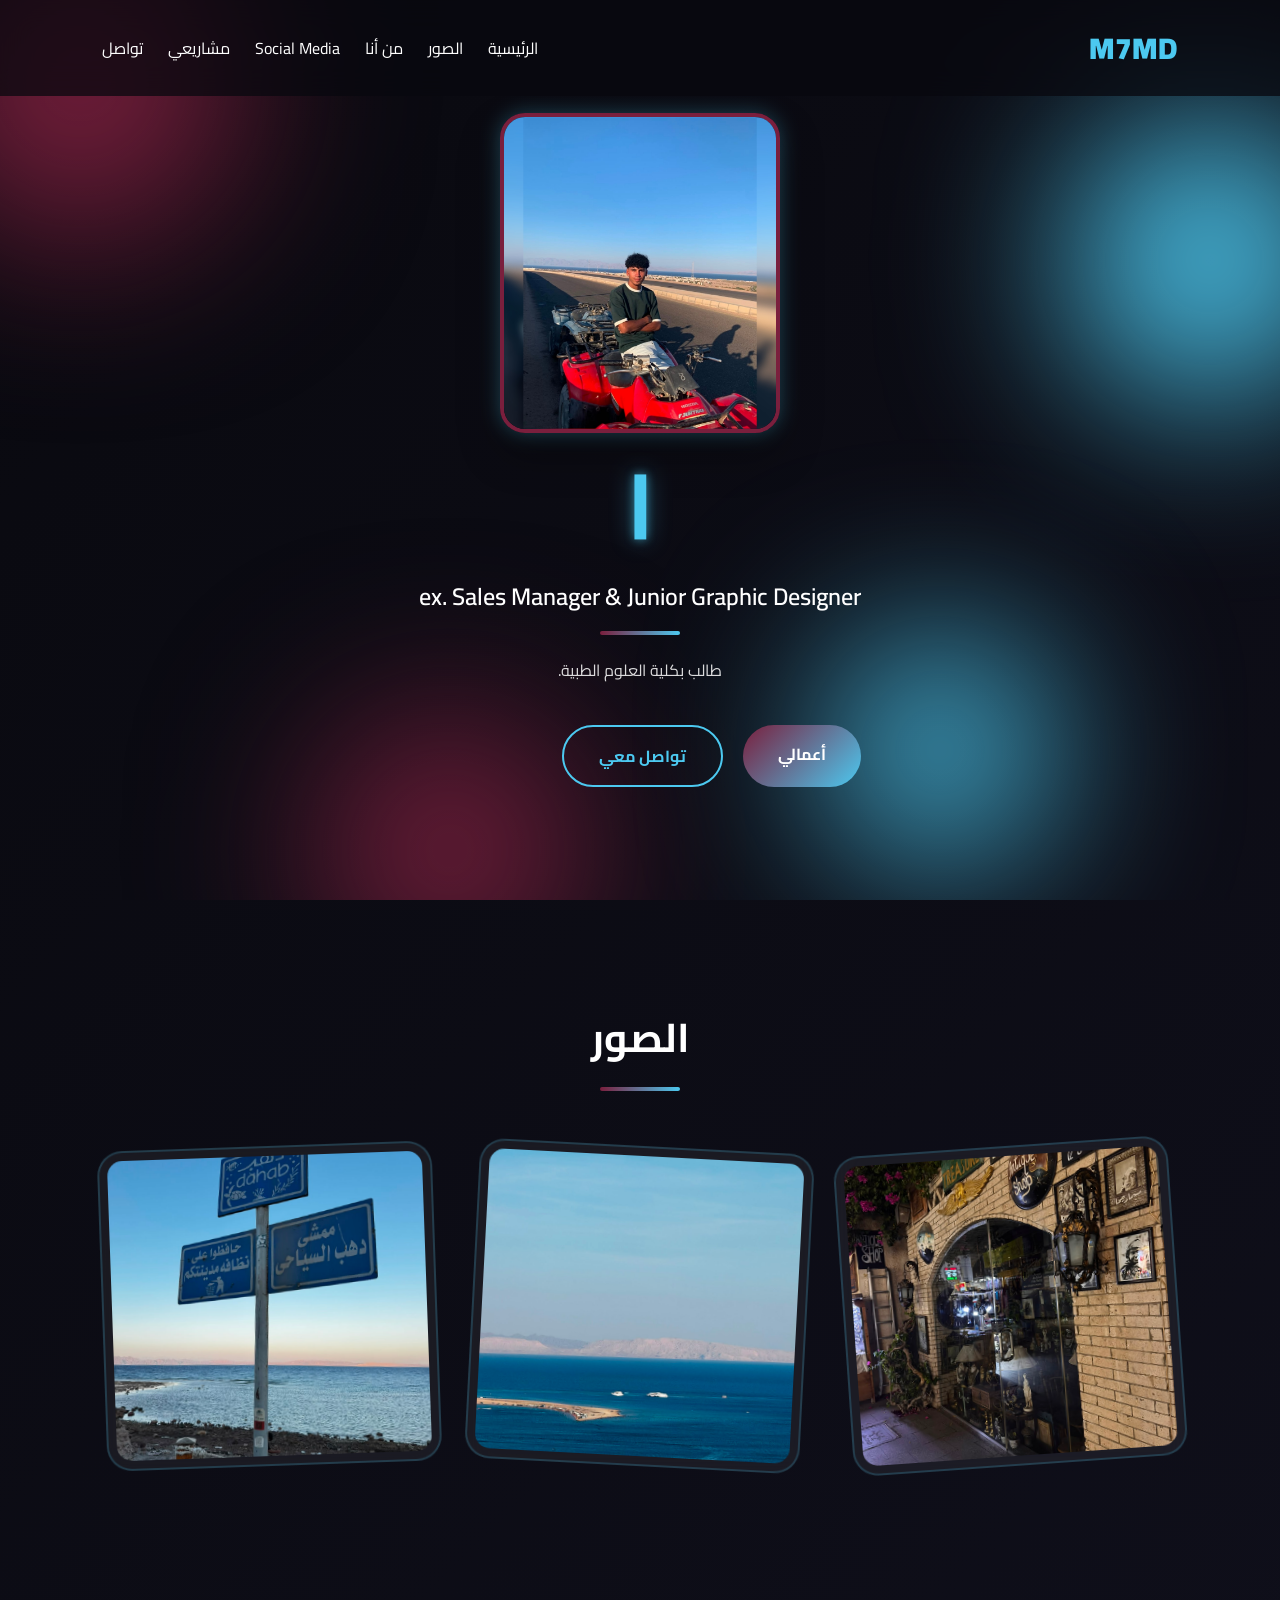
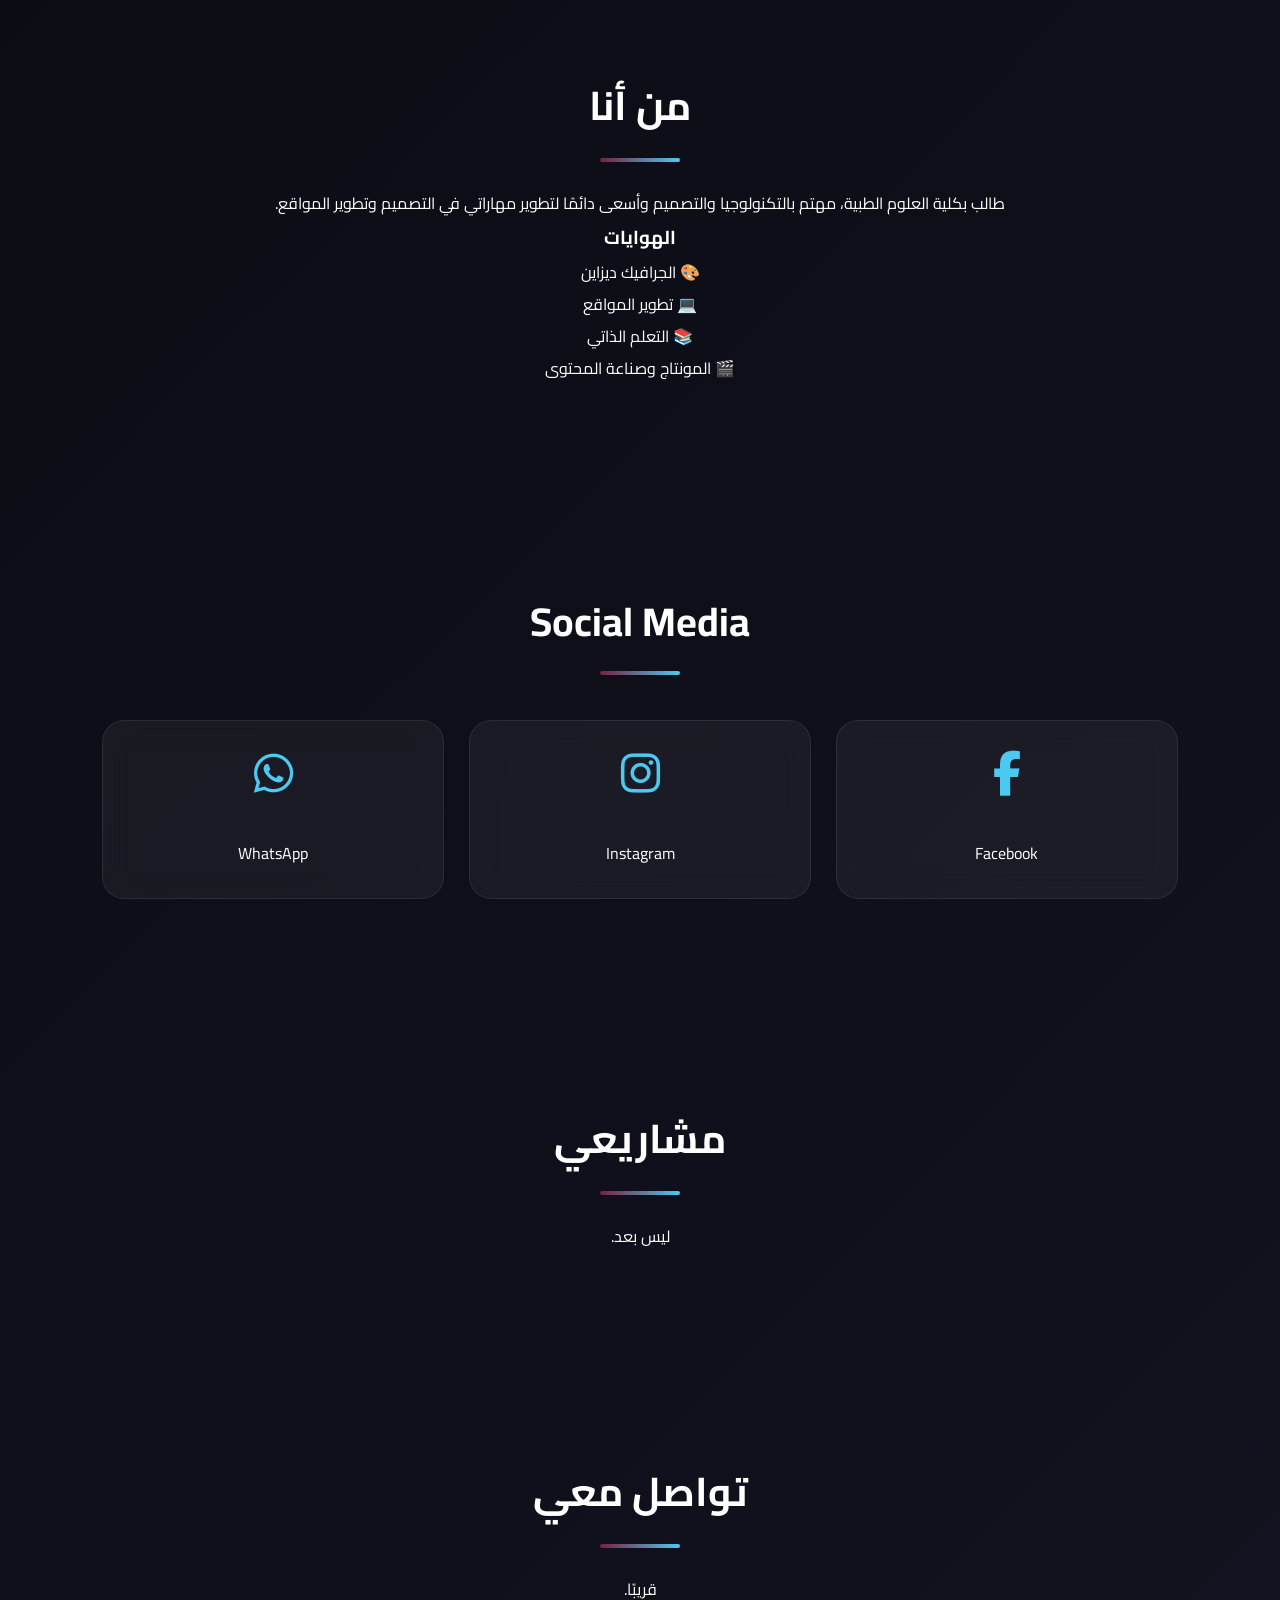
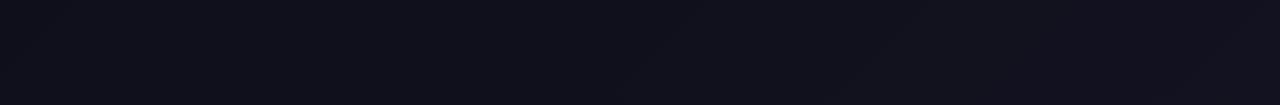
==== index.html @ 9d306df6 "Update index.html" ====
<!DOCTYPE html>
<html lang="ar" dir="rtl">

<head>

<meta charset="UTF-8">
<meta name="viewport" content="width=device-width, initial-scale=1.0">

<title>Mohamed Hassan | Portfolio</title>

<link rel="stylesheet" href="style.css">

<link rel="stylesheet" href="https://cdnjs.cloudflare.com/ajax/libs/font-awesome/6.7.2/css/all.min.css">

<link rel="preconnect" href="https://fonts.googleapis.com">
<link rel="preconnect" href="https://fonts.gstatic.com" crossorigin>

<link href="https://fonts.googleapis.com/css2?family=Cairo:wght@300;400;600;700;900&display=swap" rel="stylesheet">

</head>

<body>

<div class="background">
<span></span>
<span></span>
<span></span>
<span></span>
</div>

<header>

<nav>

<div class="menu-btn" onclick="toggleMenu()">☰</div>

<div class="logo">M7MD</div>

<ul id="menu">

<li><a href="#home">الرئيسية</a></li>

<li><a href="#gallery">الصور</a></li>
<li><a href="#about">من أنا</a></li>
<li><a href="#social">Social Media</a></li>
<li><a href="#projects">مشاريعي</a></li>
<li><a href="#contact">تواصل</a></li>

</ul>

</nav>

</header>

<section id="home" class="hero">

<div class="hero-container">

    <div class="hero-profile">

        <img class="profile-image"
             src="images/Picsart_26-07-31_17-35-29-535.jpg"
             alt="My Photo">

    </div>

    <div class="hero-content">

        <h1 id="typing"></h1>

        <h2>ex. Sales Manager & Junior Graphic Designer</h2>

        <p>
            طالب بكلية العلوم الطبية.
        </p>

        <div class="buttons">

            <a href="#projects">أعمالي</a>

            <a href="#contact">تواصل معي</a>

        </div>

    </div>

</div>

</section>

<!-- الصور أصبحت قبل من أنا -->

<section id="gallery">

<h2>الصور</h2>

<div class="gallery">

<img src="images/image1.jpg" onclick="openImage(this)" alt="Image 1">

<img src="images/image2.jpg" onclick="openImage(this)" alt="Image 2">

<img src="images/image3.jpg" onclick="openImage(this)" alt="Image 3">

</div>

</section>

<section id="about">

<h2>من أنا</h2>

<p>
طالب بكلية العلوم الطبية، مهتم بالتكنولوجيا والتصميم وأسعى دائمًا لتطوير مهاراتي في التصميم وتطوير المواقع.
</p>

<h3>الهوايات</h3>

<p>
🎨 الجرافيك ديزاين<br>
💻 تطوير المواقع<br>
📚 التعلم الذاتي<br>
🎬 المونتاج وصناعة المحتوى
</p>

</section>

<section id="social">

<h2>Social Media</h2>

<div class="cards">

<a class="card" href="https://www.facebook.com/share/1Ep59hyFcZ/" target="_blank">
<i class="fab fa-facebook-f"></i>
<br>
Facebook
</a>

<a class="card" href="https://www.instagram.com/mo.hasan_6?igsh=b3luZTc3MmtlazJm" target="_blank">
<i class="fab fa-instagram"></i>
<br>
Instagram
</a>

<a class="card" href="https://wa.me/201554093227" target="_blank">
<i class="fab fa-whatsapp"></i>
<br>
WhatsApp
</a>

</div>

</section>

<section id="projects">

<h2>مشاريعي</h2>

<p>
ليس بعد.
</p>

</section>

<div class="image-viewer" onclick="closeImage()">
<img id="bigImage" alt="Preview">
</div>

<section id="contact">

<h2>تواصل معي</h2>

<p>
قريبًا.
</p>

</section>

<script src="script.js"></script>

</body>
</html>
---- style.css ----
@import url('https://fonts.googleapis.com/css2?family=Cairo:wght@300;400;600;700;900&display=swap');

:root{
--bg:#09090f;
--card:#11111b;
--primary:#7A1F3D;
--secondary:#4CC9F0;
--text:#ffffff;
--name:#58d7ff;
}

*{
margin:0;
padding:0;
box-sizing:border-box;
font-family:'Cairo',sans-serif;
scroll-behavior:smooth;
}

body{
background:linear-gradient(135deg,#09090f,#121220);
color:var(--text);
overflow-x:hidden;
}

/* Navbar */

nav{
position:fixed;
top:0;
width:100%;
display:flex;
justify-content:space-between;
align-items:center;
padding:20px 8%;
background:rgba(9,9,15,.75);
backdrop-filter:blur(15px);
z-index:999;
transition:.4s;
}

.logo{
font-size:30px;
font-weight:900;
color:var(--secondary);
}

nav ul{
display:flex;
gap:25px;
list-style:none;
}

nav a{
color:#fff;
text-decoration:none;
transition:.3s;
}

nav a:hover{
color:var(--secondary);
}

.menu-btn{
display:none;
font-size:30px;
cursor:pointer;
}

/* ================= Hero ================= */

.hero{
height:100vh;
display:flex;
flex-direction:column;
justify-content:center;
align-items:center;
text-align:center;
padding:20px;
position:relative;
}

.hero-profile{
display:flex;
flex-direction:column;
align-items:center;
justify-content:center;
gap:25px;
transition:all .8s ease;
}

.hero-text{
transition:.8s;
}

.profile-image{
width:280px;
height:320px;
object-fit:cover;
border-radius:25px;
border:4px solid var(--primary);
box-shadow:
0 0 20px rgba(76,201,240,.3),
0 20px 40px rgba(0,0,0,.35);
animation:
fadeInImage 1.2s ease,
floating 4s ease-in-out infinite;
transition:.5s;
}

.profile-image:hover{
transform:scale(1.08) rotate(-2deg);
box-shadow:
0 0 30px #4CC9F0,
0 0 60px rgba(76,201,240,.4);
}

@keyframes floating{

0%,100%{
transform:translateY(0);
}

50%{
transform:translateY(-12px);
}

}

@keyframes fadeInImage{

from{
opacity:0;
transform:translateY(40px);
}

to{
opacity:1;
transform:translateY(0);
}

}

/* لون الاسم فقط */

.hero h1,
#typing{
font-size:70px;
font-weight:900;
color:var(--name);
text-shadow:
0 0 10px rgba(76,201,240,.6),
0 0 25px rgba(76,201,240,.4);
min-height:90px;
}

#typing::after{
content:"|";
color:var(--secondary);
animation:blink .8s infinite;
}

@keyframes blink{
50%{
opacity:0;
}
}

.hero h2{
font-size:24px;
margin-top:10px;
margin-bottom:20px;
font-weight:600;
}

.hero p{
max-width:650px;
line-height:1.9;
opacity:.85;
}

.buttons{
display:flex;
gap:20px;
margin-top:40px;
}

.buttons a{
padding:14px 35px;
border-radius:50px;
text-decoration:none;
font-weight:700;
transition:.35s;
}

.buttons a:first-child{
background:linear-gradient(135deg,var(--primary),var(--secondary));
color:#fff;
}

.buttons a:last-child{
border:2px solid var(--secondary);
color:var(--secondary);
}

.buttons a:hover{
transform:translateY(-6px);
}

/* عند النزول بالسكرول */

.hero.scrolled{
align-items:flex-end;
padding-right:8%;
}

.hero.scrolled .hero-profile{
flex-direction:row-reverse;
gap:30px;
}

.hero.scrolled .profile-image{
width:140px;
height:160px;
border-radius:20px;
}

.hero.scrolled #typing{
font-size:38px;
text-align:right;
}

/* ================= Sections ================= */

section{
padding:100px 8%;
position:relative;
}

section h2{
font-size:40px;
margin-bottom:25px;
text-align:center;
position:relative;
}

section h2::after{
content:"";
display:block;
width:80px;
height:4px;
margin:12px auto 0;
border-radius:20px;
background:linear-gradient(90deg,var(--primary),var(--secondary));
}

/* About / Projects / Contact */

#about,
#projects,
#contact{
max-width:1000px;
margin:auto;
text-align:center;
line-height:2;
}

/* ================= Cards ================= */

.cards{
display:grid;
grid-template-columns:repeat(auto-fit,minmax(220px,1fr));
gap:25px;
margin-top:45px;
}

.cards .card{
display:flex;
flex-direction:column;
justify-content:center;
align-items:center;
gap:12px;
text-decoration:none;
color:#fff;

background:rgba(255,255,255,.05);
backdrop-filter:blur(15px);
border:1px solid rgba(255,255,255,.08);

padding:30px;
border-radius:22px;

transition:.45s;
overflow:hidden;
position:relative;
}

.cards .card::before{
content:"";
position:absolute;
inset:0;
background:linear-gradient(135deg,
transparent,
rgba(76,201,240,.12),
transparent);
transform:translateX(-100%);
transition:.6s;
}

.cards .card:hover::before{
transform:translateX(100%);
}

.cards .card:hover{
transform:translateY(-12px) scale(1.04);
border-color:var(--secondary);
box-shadow:
0 0 25px rgba(76,201,240,.25);
}

.cards .card i{
font-size:45px;
color:var(--secondary);
transition:.4s;
}

.cards .card:hover i{
transform:scale(1.2) rotate(8deg);
color:#fff;
}

/* ================= Gallery ================= */

.gallery{
display:grid;
grid-template-columns:repeat(auto-fit,minmax(260px,1fr));
gap:35px;
margin-top:55px;
perspective:1200px;
}

.gallery img{
width:100%;
height:320px;
object-fit:cover;

padding:8px;

background:rgba(255,255,255,.05);
backdrop-filter:blur(15px);

border-radius:25px;
border:2px solid rgba(76,201,240,.2);

cursor:pointer;

transition:
transform .6s,
box-shadow .6s,
border-color .6s;

animation:
galleryFloat 5s ease-in-out infinite;
}

.gallery img:nth-child(1){
animation-delay:0s;
transform:rotate(-4deg);
}

.gallery img:nth-child(2){
animation-delay:.8s;
transform:rotate(3deg);
}

.gallery img:nth-child(3){
animation-delay:1.6s;
transform:rotate(-2deg);
}

.gallery img:hover{
transform:
translateY(-15px)
scale(1.08)
rotate(0deg);

border-color:#4CC9F0;

box-shadow:
0 0 30px rgba(76,201,240,.7),
0 0 60px rgba(76,201,240,.35),
0 25px 40px rgba(0,0,0,.45);
}

@keyframes galleryFloat{

0%,100%{
transform:translateY(0);
}

25%{
transform:translateY(-10px);
}

50%{
transform:translateY(6px);
}

75%{
transform:translateY(-6px);
}

}

/* ================= Image Viewer ================= */

.image-viewer{
position:fixed;
inset:0;

display:none;
justify-content:center;
align-items:center;

background:rgba(0,0,0,.94);
backdrop-filter:blur(12px);

z-index:9999;

animation:viewerFade .35s;
}

.image-viewer img{
max-width:90%;
max-height:90%;

border-radius:22px;

border:3px solid var(--secondary);

box-shadow:
0 0 30px var(--secondary),
0 0 70px rgba(76,201,240,.35);
}

@keyframes viewerFade{

from{
opacity:0;
}

to{
opacity:1;
}

                                             }

/* ================= Background ================= */

.background{
position:fixed;
inset:0;
overflow:hidden;
z-index:-1;
}

.background span{
position:absolute;
border-radius:50%;
filter:blur(90px);
animation:float 15s infinite alternate;
}

.background span:nth-child(1){
width:320px;
height:320px;
background:#7A1F3D;
top:-80px;
left:-80px;
}

.background span:nth-child(2){
width:280px;
height:280px;
background:#4CC9F0;
right:-70px;
top:120px;
}

.background span:nth-child(3){
width:260px;
height:260px;
background:#7A1F3D;
bottom:-80px;
left:25%;
}

.background span:nth-child(4){
width:220px;
height:220px;
background:#4CC9F0;
bottom:40px;
right:18%;
}

@keyframes float{

from{
transform:translate(0,0) scale(1);
}

to{
transform:translate(30px,-40px) scale(1.2);
}

}

/* ================= Mobile ================= */

@media(max-width:768px){

nav{
flex-direction:row;
}

.menu-btn{
display:block;
}

nav ul{
display:none;
flex-direction:column;
width:100%;
text-align:center;
gap:15px;
padding:20px 0;
}

nav ul.show{
display:flex;
}

.hero{
height:auto;
padding:130px 20px 70px;
}

.hero-profile{
flex-direction:column !important;
}

.profile-image{
width:220px;
height:250px;
}

.hero h1,
#typing{
font-size:38px;
min-height:55px;
}

.hero h2{
font-size:19px;
}

.buttons{
flex-direction:column;
width:100%;
}

.buttons a{
width:100%;
text-align:center;
}

section{
padding:70px 20px;
}

.cards,
.gallery{
grid-template-columns:1fr;
}

.gallery img{
height:250px;
transform:none !important;
}

/* عند السكرول في الهاتف */
.hero.scrolled{
align-items:center;
padding-right:20px;
}

.hero.scrolled .hero-profile{
flex-direction:column !important;
}

.hero.scrolled .profile-image{
width:130px;
height:145px;
}

.hero.scrolled #typing{
font-size:30px;
text-align:center;
}

  }
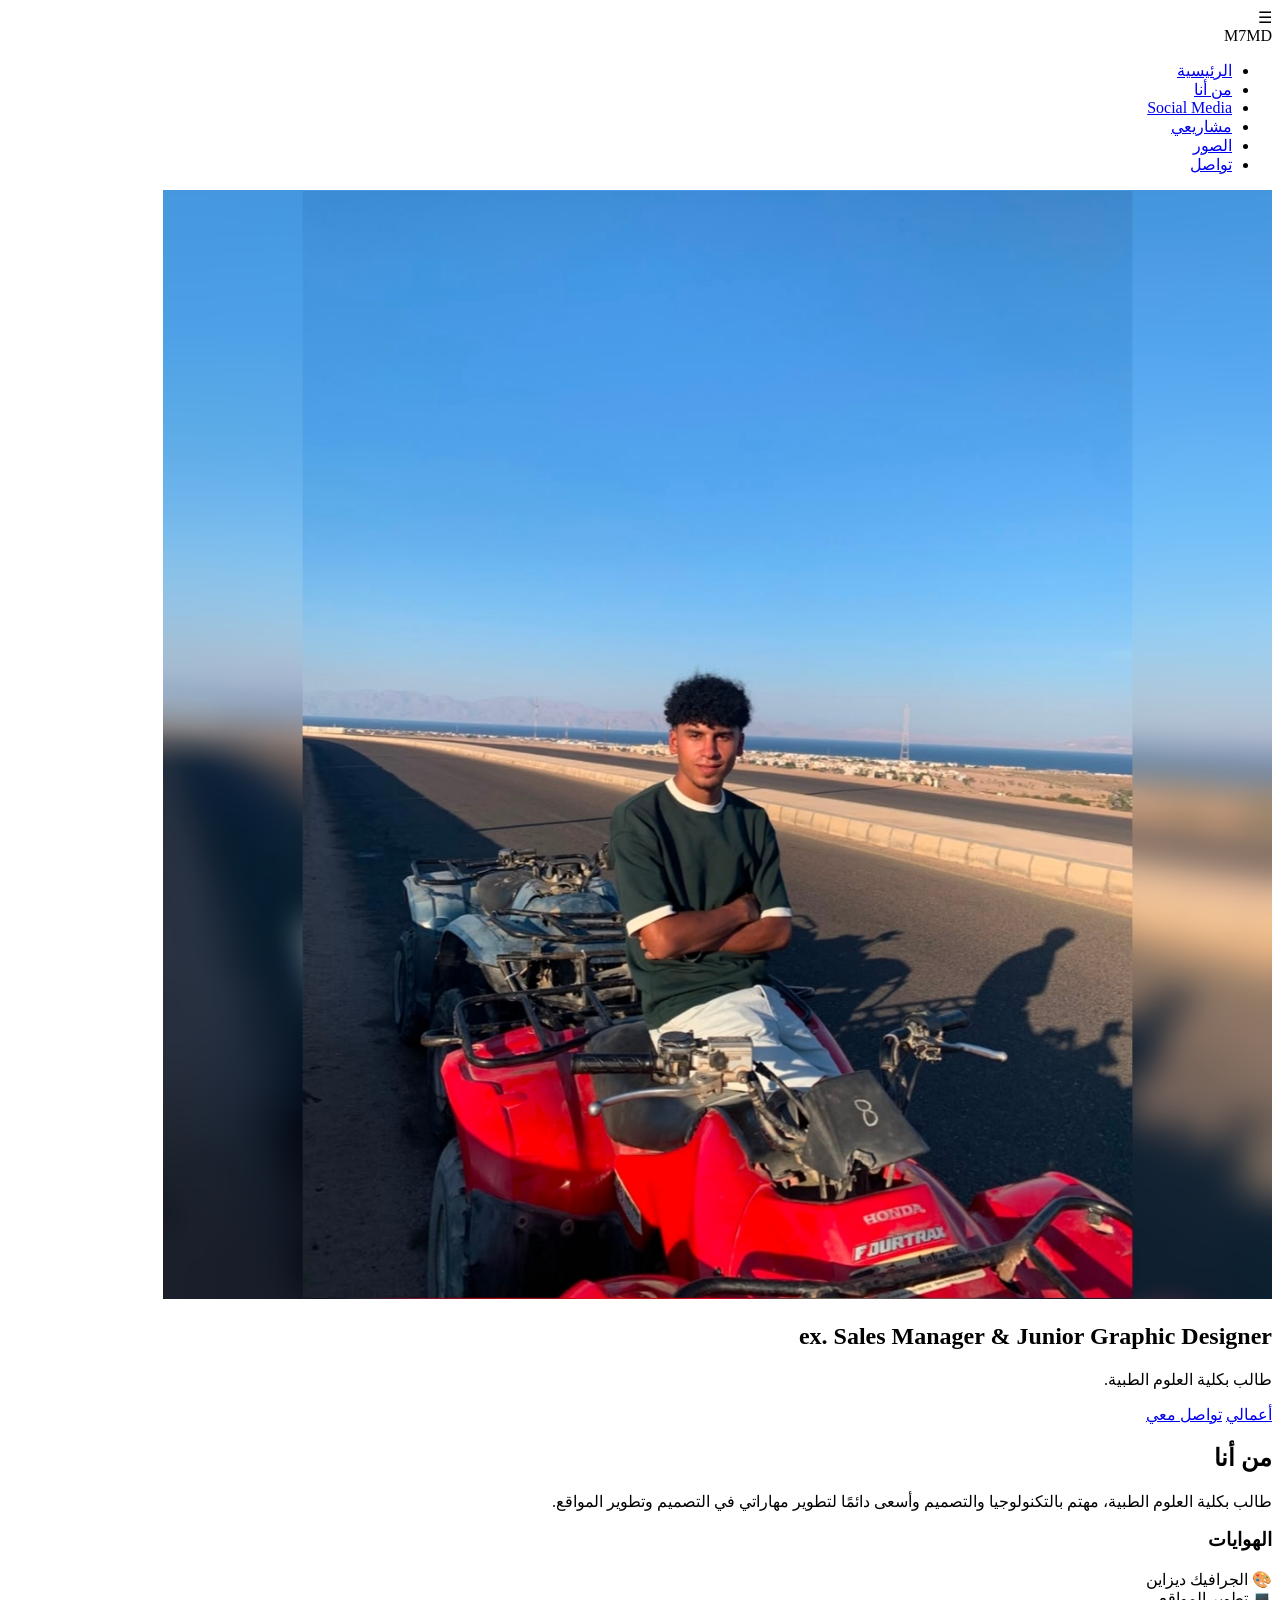
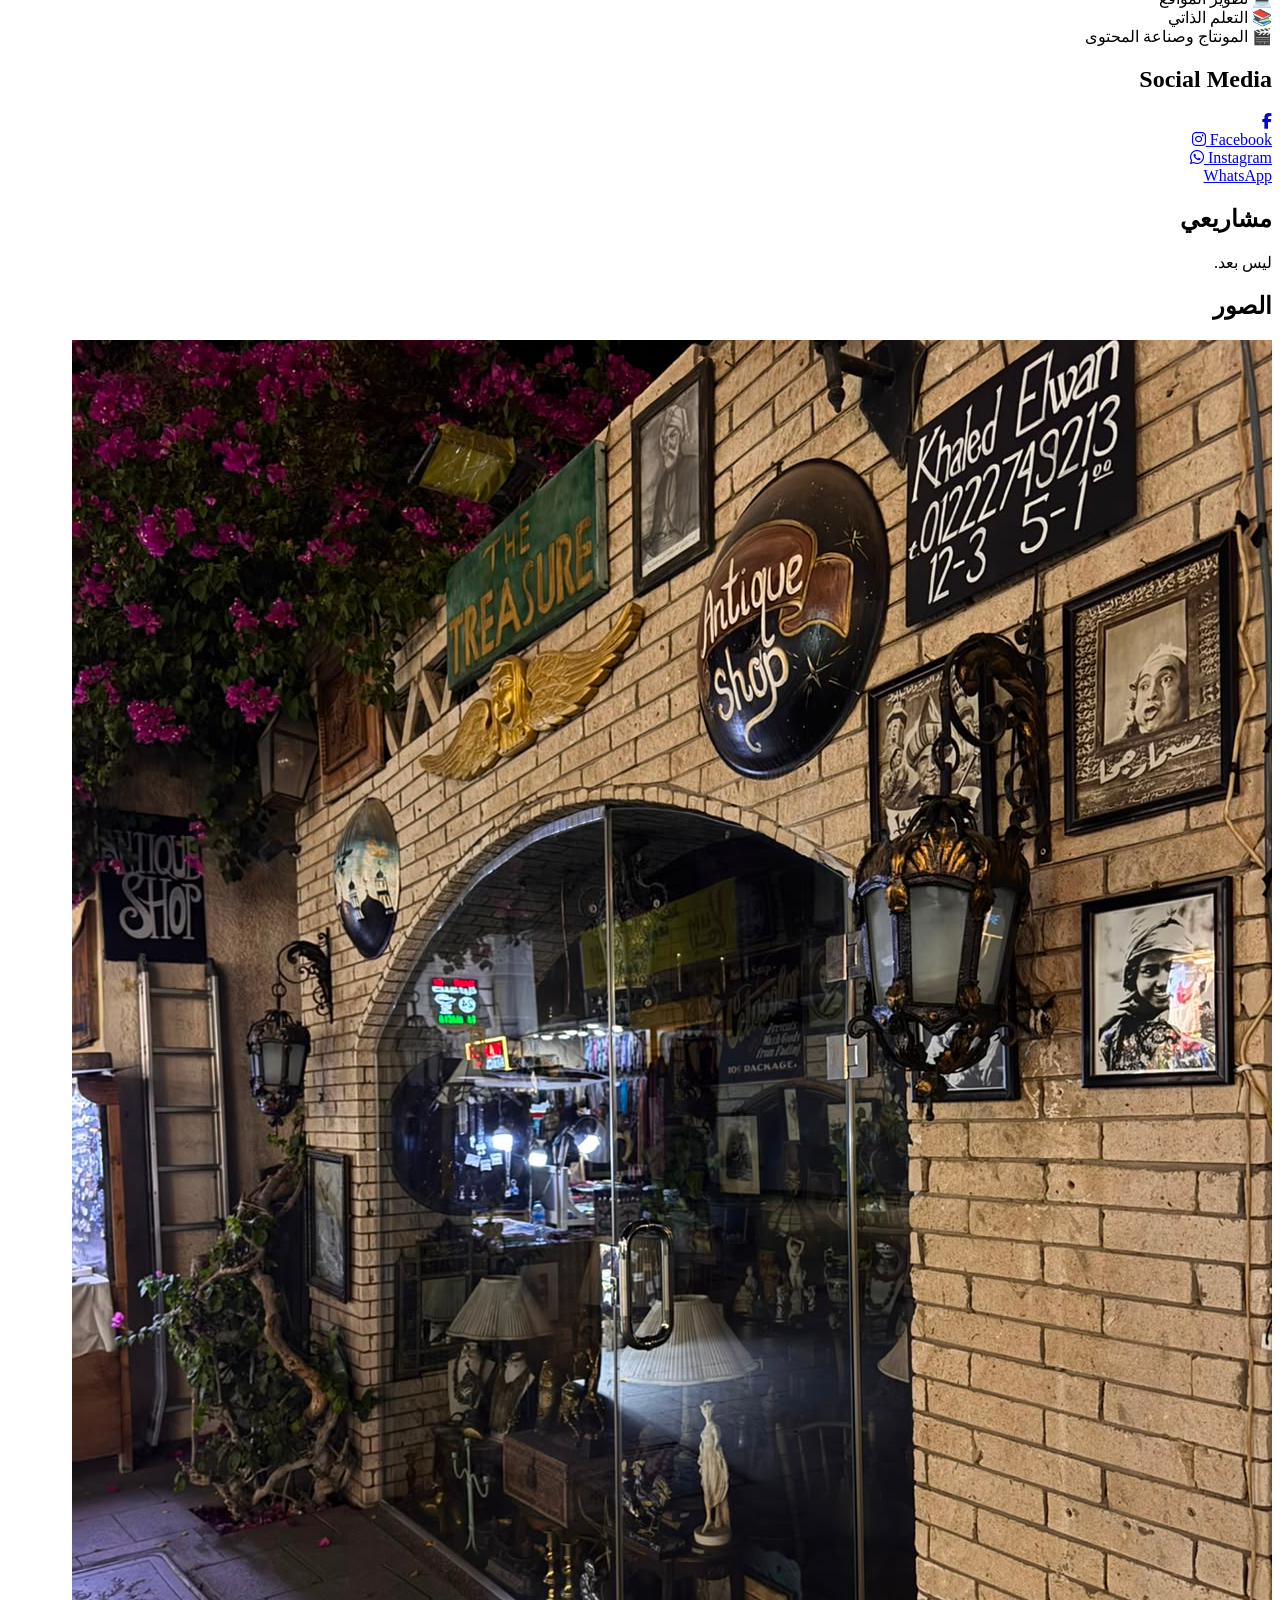
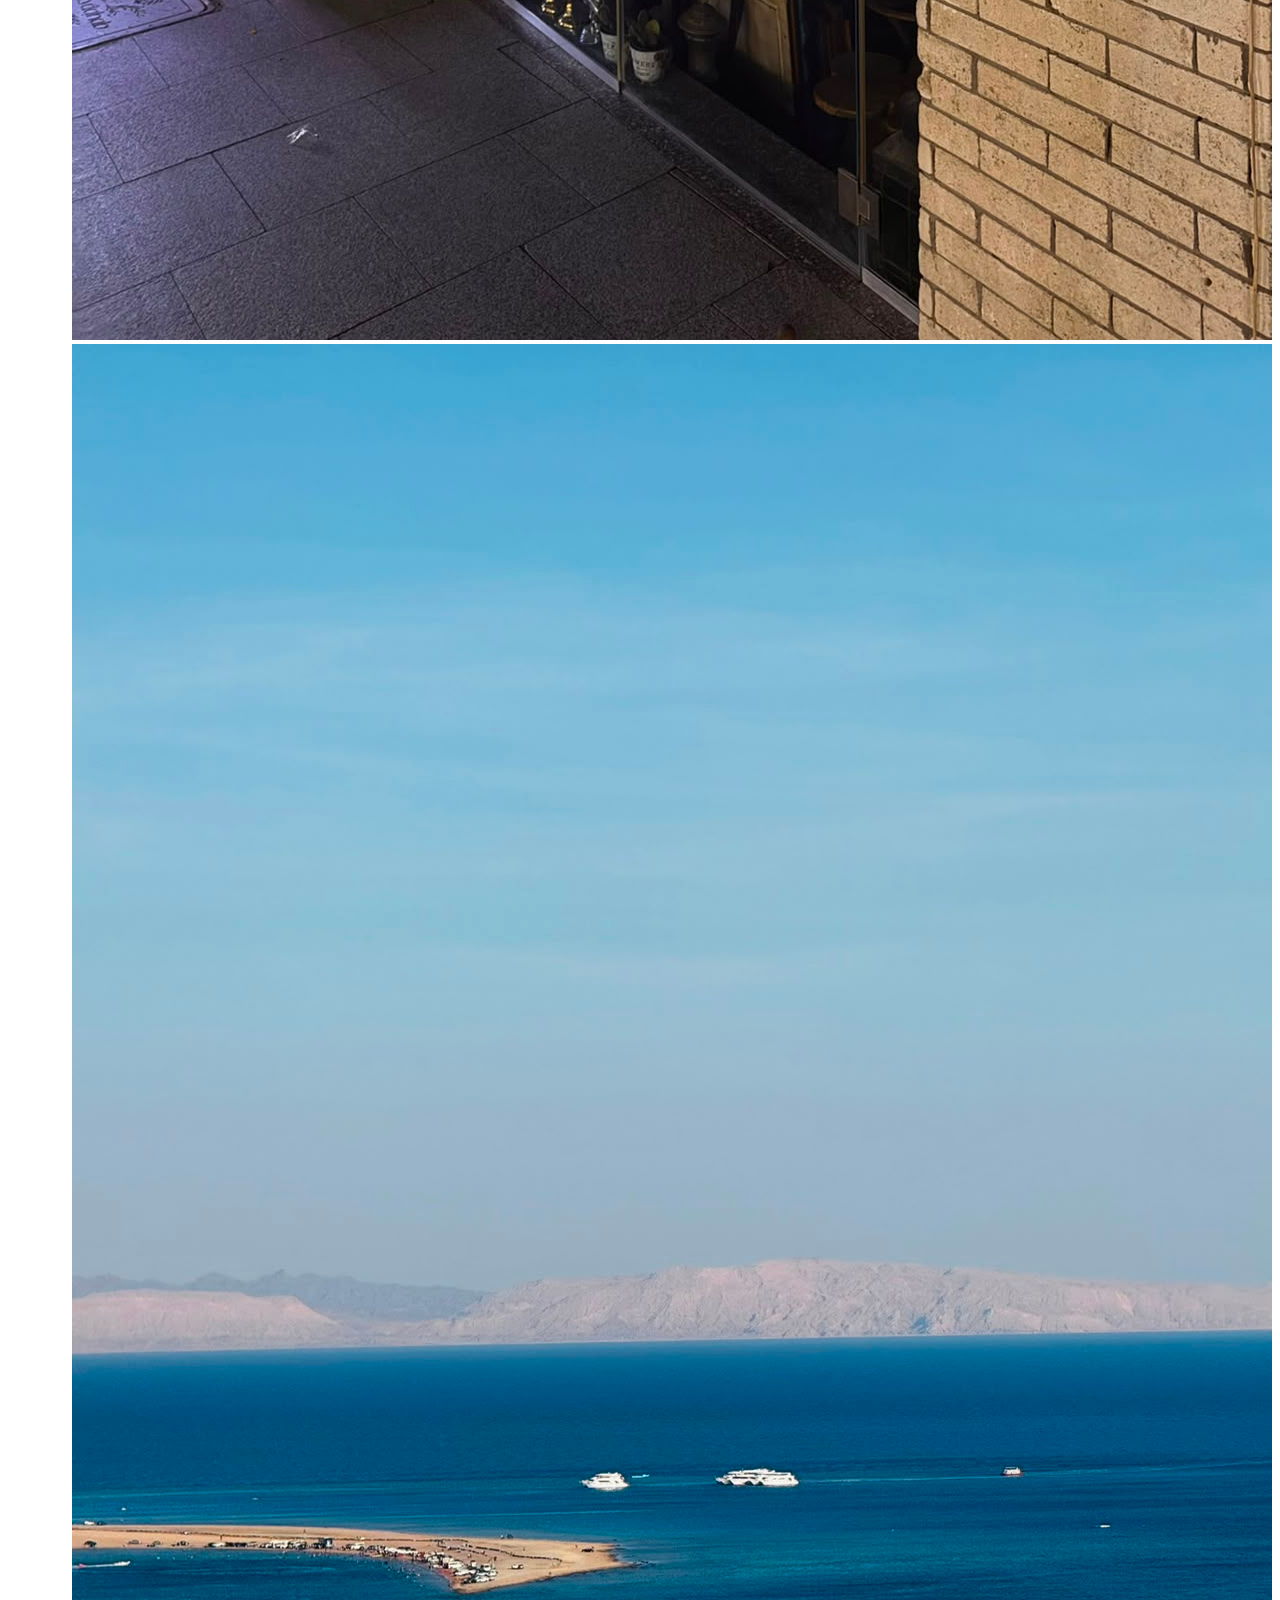
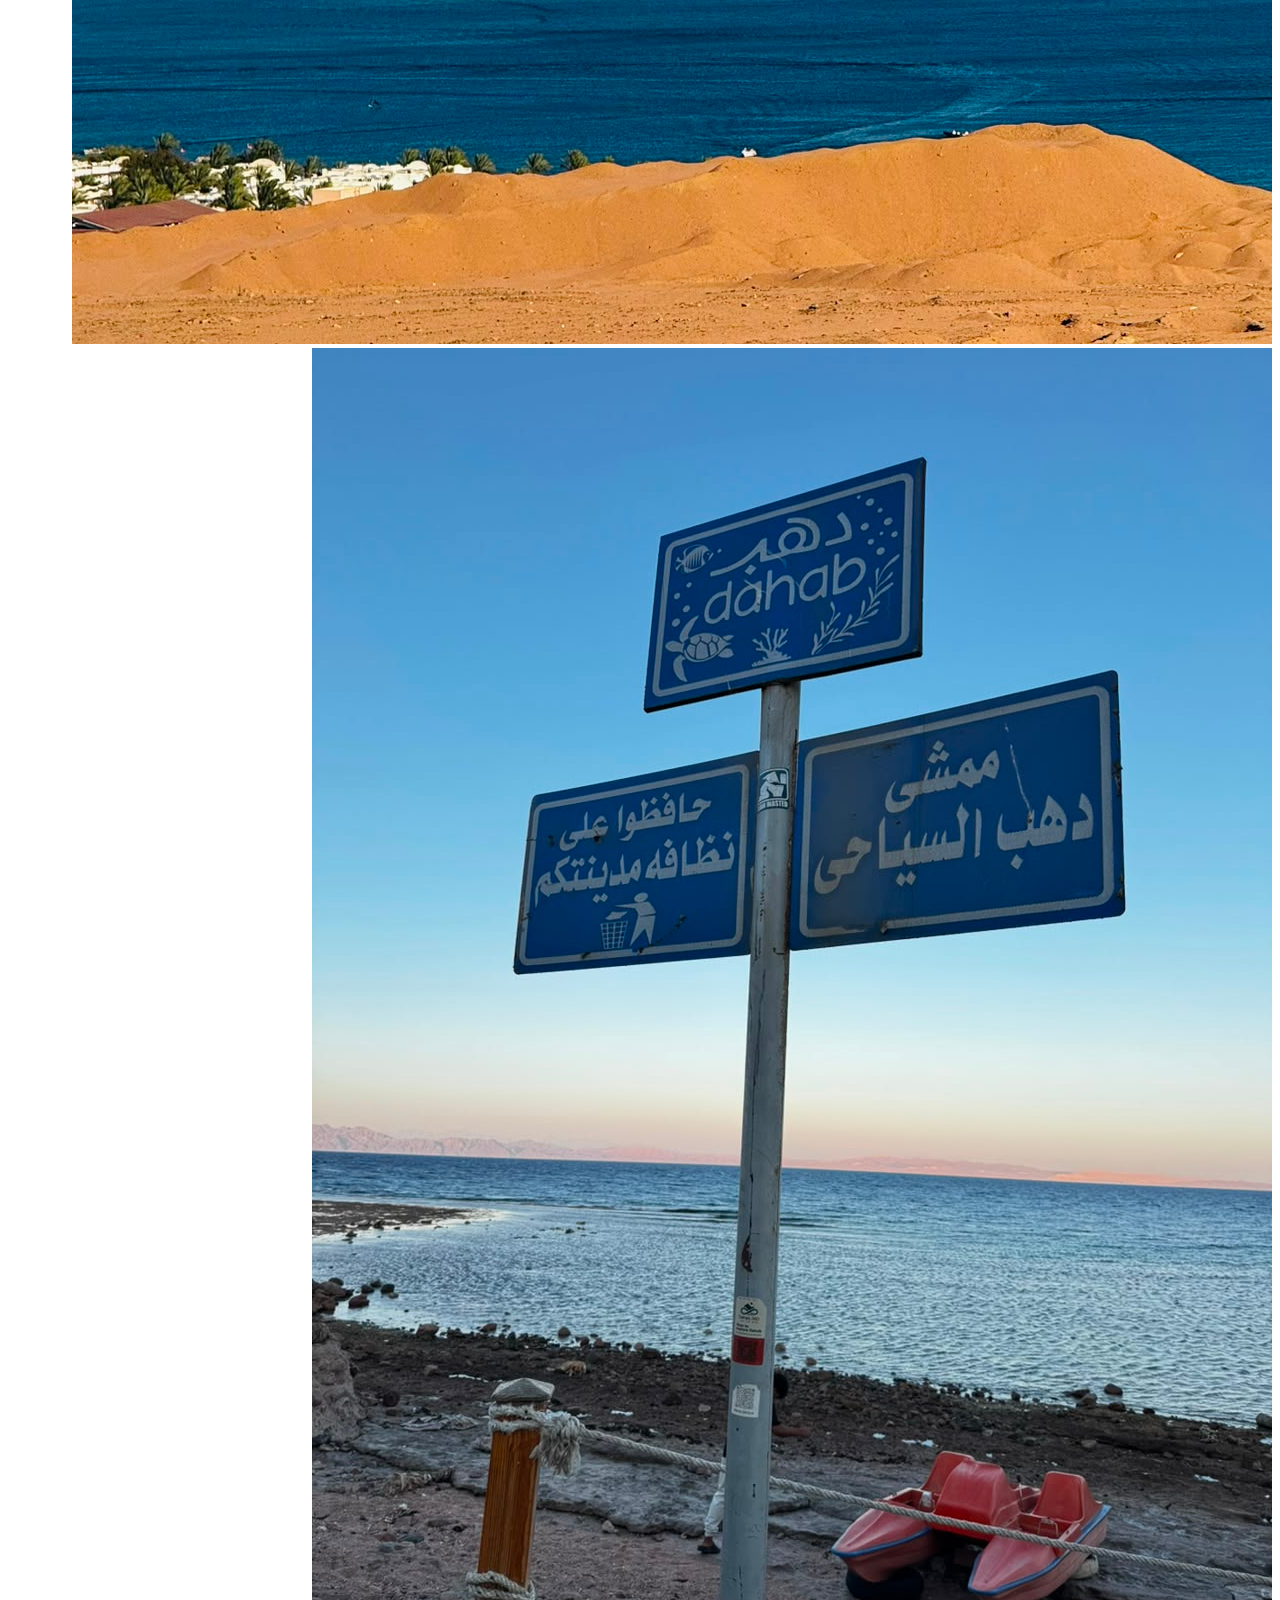
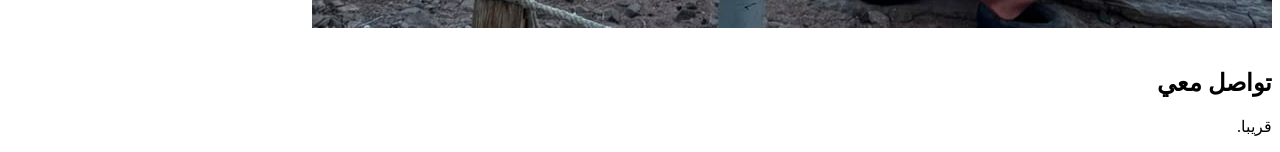
==== commit 921ff0e6: "Rename index (1) (1).html to index.html" ====
--- a/index.html
+++ b/index.html
@@ -40,10 +40,14 @@
 
 <li><a href="#home">الرئيسية</a></li>
 
+<li><a href="#about">من أنا</a></li>
+
+<li><a href="#social">Social Media</a></li>
+
+<li><a href="#projects">مشاريعي</a></li>
+
 <li><a href="#gallery">الصور</a></li>
-<li><a href="#about">من أنا</a></li>
-<li><a href="#social">Social Media</a></li>
-<li><a href="#projects">مشاريعي</a></li>
+
 <li><a href="#contact">تواصل</a></li>
 
 </ul>
@@ -54,53 +58,21 @@
 
 <section id="home" class="hero">
 
-<div class="hero-container">
+<img class="profile-image" src="images/Picsart_26-07-31_17-35-29-535.jpg" alt="My Photo">
 
-    <div class="hero-profile">
+<h1 id="typing"></h1>
 
-        <img class="profile-image"
-             src="images/Picsart_26-07-31_17-35-29-535.jpg"
-             alt="My Photo">
+<h2>ex. Sales Manager & Junior Graphic Designer</h2>
 
-    </div>
+<p>
+طالب بكلية العلوم الطبية.
+</p>
 
-    <div class="hero-content">
+<div class="buttons">
 
-        <h1 id="typing"></h1>
+<a href="#projects">أعمالي</a>
 
-        <h2>ex. Sales Manager & Junior Graphic Designer</h2>
-
-        <p>
-            طالب بكلية العلوم الطبية.
-        </p>
-
-        <div class="buttons">
-
-            <a href="#projects">أعمالي</a>
-
-            <a href="#contact">تواصل معي</a>
-
-        </div>
-
-    </div>
-
-</div>
-
-</section>
-
-<!-- الصور أصبحت قبل من أنا -->
-
-<section id="gallery">
-
-<h2>الصور</h2>
-
-<div class="gallery">
-
-<img src="images/image1.jpg" onclick="openImage(this)" alt="Image 1">
-
-<img src="images/image2.jpg" onclick="openImage(this)" alt="Image 2">
-
-<img src="images/image3.jpg" onclick="openImage(this)" alt="Image 3">
+<a href="#contact">تواصل معي</a>
 
 </div>
 
@@ -163,8 +135,24 @@
 
 </section>
 
+<section id="gallery">
+
+<h2>الصور</h2>
+
+<div class="gallery">
+
+<img src="images/image1.jpg" onclick="openImage(this)">
+
+<img src="images/image2.jpg" onclick="openImage(this)">
+
+<img src="images/image3.jpg" onclick="openImage(this)">
+
+</div>
+
+</section>
+
 <div class="image-viewer" onclick="closeImage()">
-<img id="bigImage" alt="Preview">
+<img id="bigImage">
 </div>
 
 <section id="contact">
@@ -172,7 +160,7 @@
 <h2>تواصل معي</h2>
 
 <p>
-قريبًا.
+قريبا. 
 </p>
 
 </section>
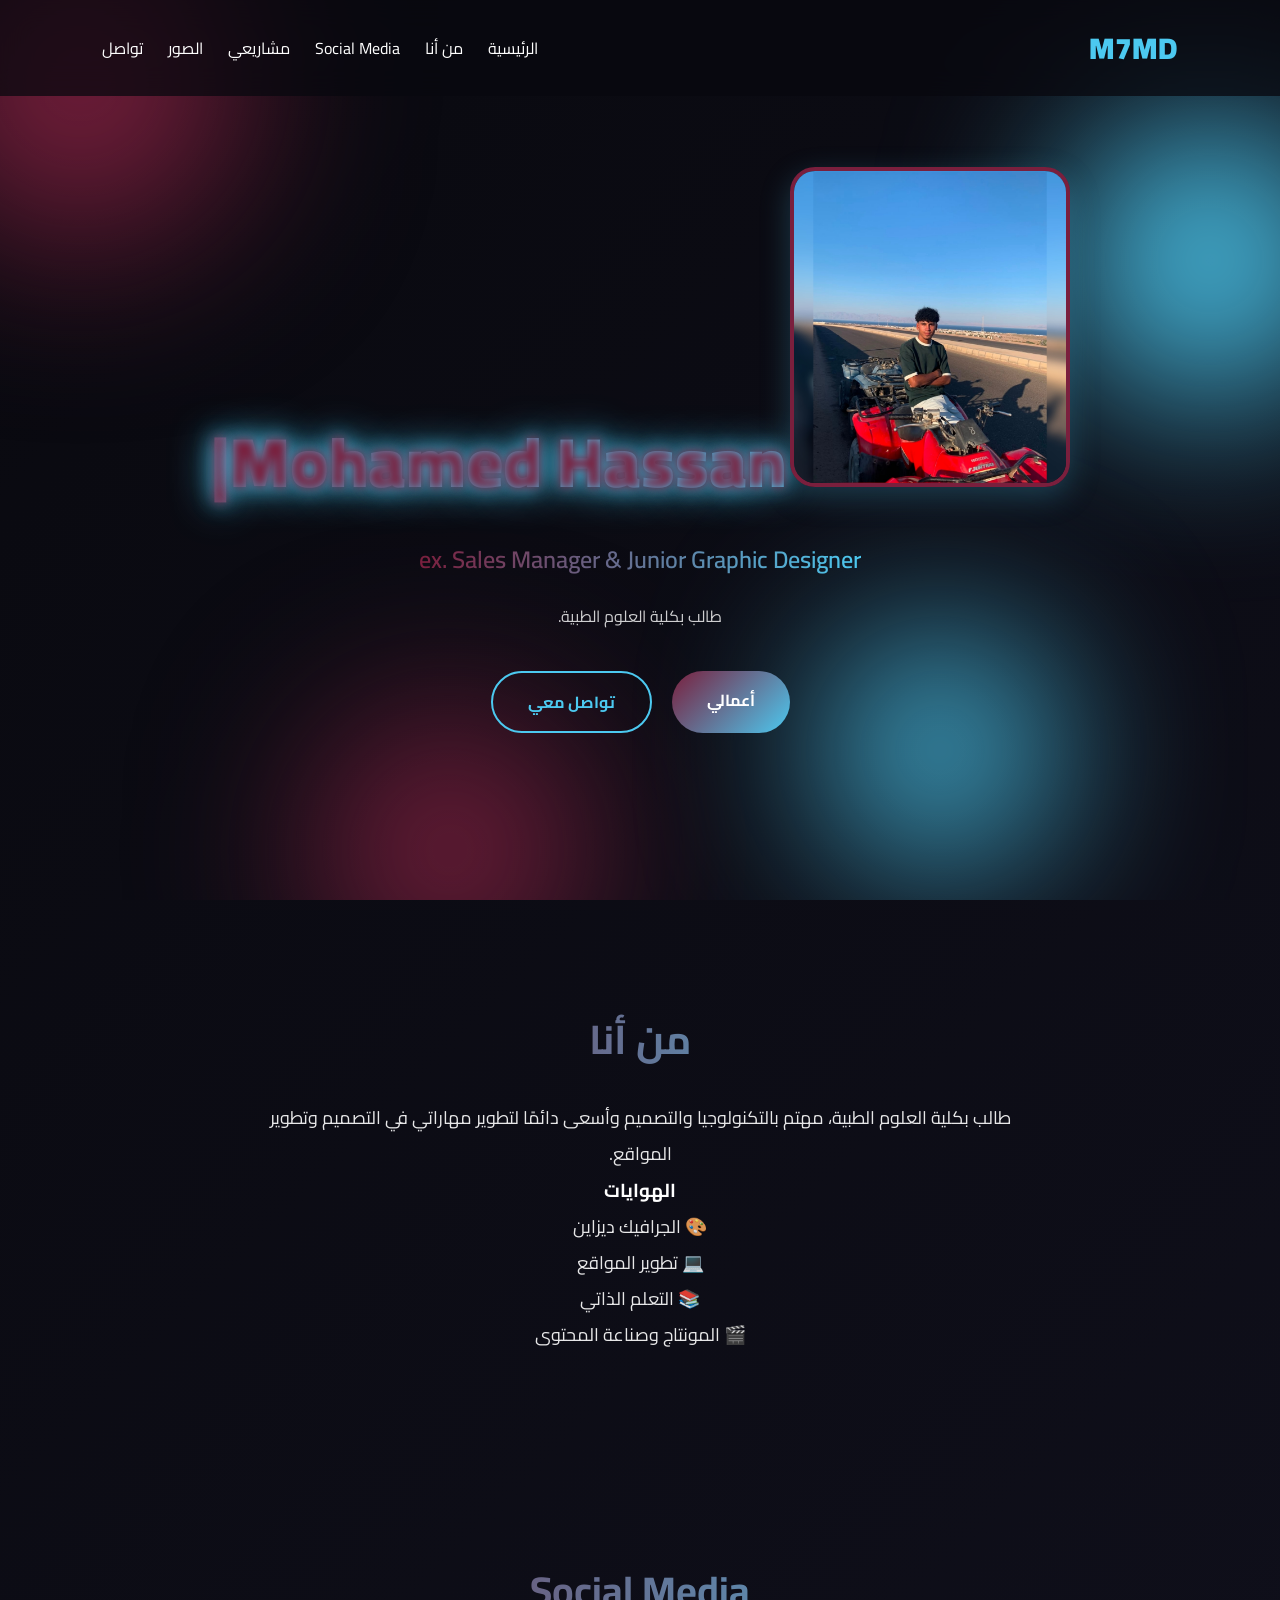
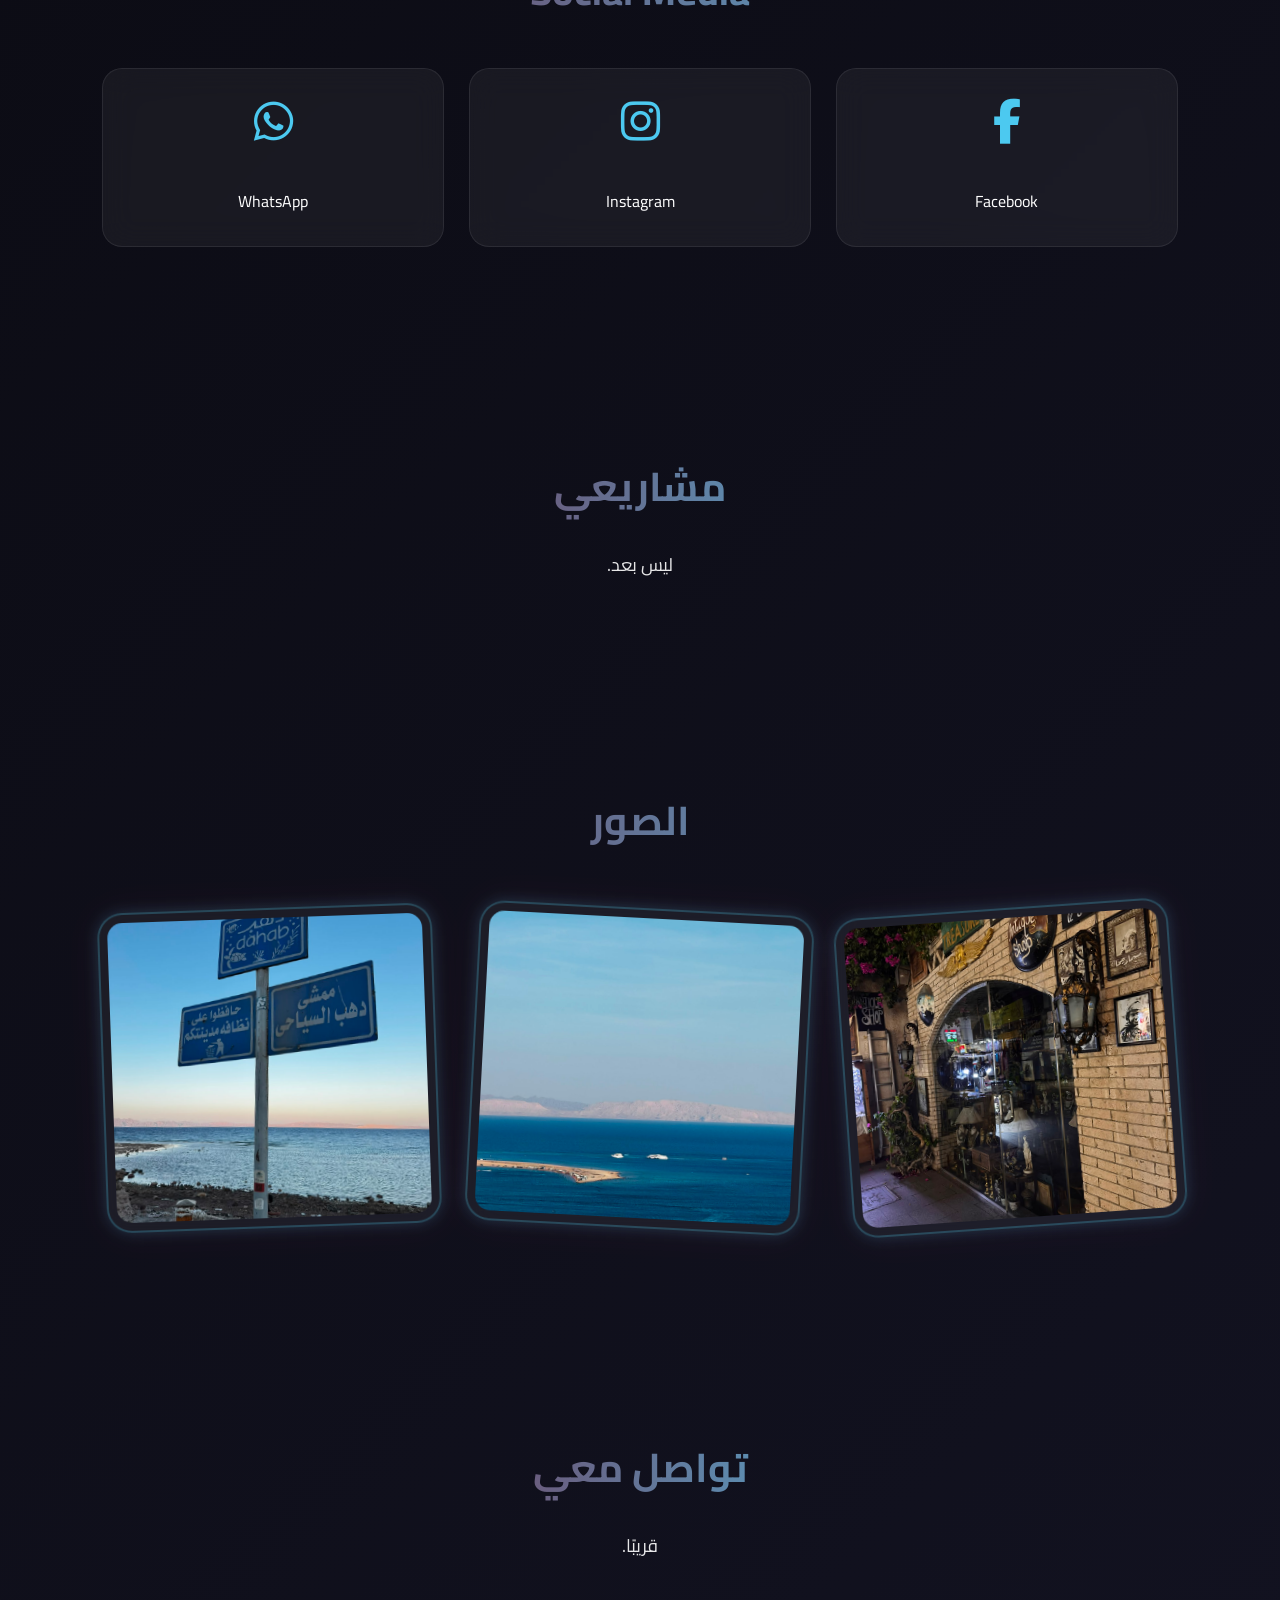
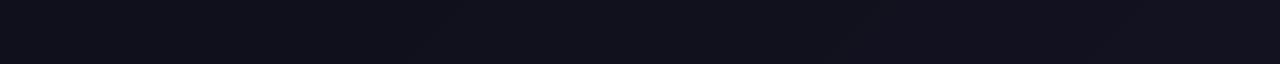
==== commit f87e3606: "Update index.html" ====
--- a/index.html
+++ b/index.html
@@ -58,9 +58,15 @@
 
 <section id="home" class="hero">
 
-<img class="profile-image" src="images/Picsart_26-07-31_17-35-29-535.jpg" alt="My Photo">
+<div class="hero-profile">
+
+<img class="profile-image"
+src="images/Picsart_26-07-31_17-35-29-535.jpg"
+alt="My Photo">
 
 <h1 id="typing"></h1>
+
+</div>
 
 <h2>ex. Sales Manager & Junior Graphic Designer</h2>
 
@@ -142,9 +148,7 @@
 <div class="gallery">
 
 <img src="images/image1.jpg" onclick="openImage(this)">
-
 <img src="images/image2.jpg" onclick="openImage(this)">
-
 <img src="images/image3.jpg" onclick="openImage(this)">
 
 </div>
@@ -160,7 +164,7 @@
 <h2>تواصل معي</h2>
 
 <p>
-قريبا. 
+قريبًا.
 </p>
 
 </section>
--- a/style.css
+++ b/style.css
@@ -0,0 +1,521 @@
+@import url('https://fonts.googleapis.com/css2?family=Cairo:wght@300;400;600;700;900&display=swap');
+
+:root{
+--bg:#09090f;
+--card:#11111b;
+--primary:#7A1F3D;
+--secondary:#4CC9F0;
+--text:#ffffff;
+}
+
+*{
+margin:0;
+padding:0;
+box-sizing:border-box;
+font-family:'Cairo',sans-serif;
+scroll-behavior:smooth;
+}
+
+body{
+background:linear-gradient(135deg,#09090f,#121220);
+color:var(--text);
+overflow-x:hidden;
+}
+
+/* Navbar */
+
+nav{
+position:fixed;
+top:0;
+width:100%;
+display:flex;
+justify-content:space-between;
+align-items:center;
+padding:20px 8%;
+background:rgba(9,9,15,.75);
+backdrop-filter:blur(15px);
+z-index:999;
+}
+
+.logo{
+font-size:30px;
+font-weight:900;
+color:var(--secondary);
+}
+
+nav ul{
+display:flex;
+gap:25px;
+list-style:none;
+}
+
+nav a{
+color:#fff;
+text-decoration:none;
+transition:.3s;
+}
+
+nav a:hover{
+color:var(--secondary);
+}
+
+.menu-btn{
+display:none;
+font-size:30px;
+cursor:pointer;
+}
+
+/* Hero */
+
+.hero{
+height:100vh;
+display:flex;
+flex-direction:column;
+justify-content:center;
+align-items:center;
+text-align:center;
+padding:20px;
+position:relative;
+transition:1s ease;
+}
+
+.profile-image{
+width:280px;
+height:320px;
+object-fit:cover;
+border-radius:25px;
+border:4px solid #7A1F3D;
+box-shadow:0 10px 30px rgba(76,201,240,.25);
+animation:fadeInImage 1.2s ease;
+transition:1s ease;
+}
+
+.profile-image:hover{
+transform:scale(1.05);
+}
+
+.profile-image.move{
+position:fixed;
+top:110px;
+right:7%;
+width:170px;
+height:190px;
+z-index:600;
+border-color:#4CC9F0;
+box-shadow:
+0 0 20px rgba(76,201,240,.5),
+0 0 45px rgba(122,31,61,.3);
+}
+
+@keyframes fadeInImage{
+
+from{
+opacity:0;
+transform:translateY(30px);
+}
+
+to{
+opacity:1;
+transform:translateY(0);
+}
+
+}
+
+.hero h1{
+font-size:70px;
+font-weight:900;
+margin-bottom:10px;
+background:linear-gradient(90deg,var(--primary),var(--secondary));
+-webkit-background-clip:text;
+-webkit-text-fill-color:transparent;
+}
+
+#typing{
+display:inline-block;
+min-height:90px;
+opacity:1;
+text-shadow:
+0 0 10px #7A1F3D,
+0 0 20px #4CC9F0,
+0 0 40px #4CC9F0;
+}
+
+#typing::after{
+content:"|";
+color:#4CC9F0;
+animation:blink .8s infinite;
+}
+
+@keyframes blink{
+50%{
+opacity:0;
+}
+}
+
+.hero h2{
+font-size:24px;
+font-weight:600;
+margin-bottom:20px;
+}
+
+.hero p{
+max-width:650px;
+line-height:1.8;
+opacity:.8;
+}
+
+.buttons{
+display:flex;
+gap:20px;
+margin-top:40px;
+}
+
+.buttons a{
+padding:14px 35px;
+border-radius:50px;
+text-decoration:none;
+font-weight:700;
+transition:.3s;
+}
+
+.buttons a:first-child{
+background:linear-gradient(135deg,var(--primary),var(--secondary));
+color:#fff;
+}
+
+.buttons a:last-child{
+border:2px solid var(--secondary);
+color:var(--secondary);
+}
+
+.buttons a:hover{
+transform:translateY(-5px);
+}
+
+                           /* ================= Sections ================= */
+
+section{
+padding:100px 8%;
+position:relative;
+}
+
+section h2{
+font-size:40px;
+margin-bottom:20px;
+text-align:center;
+background:linear-gradient(90deg,var(--primary),var(--secondary));
+-webkit-background-clip:text;
+-webkit-text-fill-color:transparent;
+}
+
+#about,
+#projects,
+#contact{
+max-width:1000px;
+margin:auto;
+text-align:center;
+line-height:2;
+}
+
+#about p,
+#projects p,
+#contact p{
+font-size:18px;
+opacity:.9;
+}
+
+/* ================= Cards ================= */
+
+.cards{
+display:grid;
+grid-template-columns:repeat(auto-fit,minmax(220px,1fr));
+gap:25px;
+margin-top:40px;
+}
+
+.cards .card{
+display:flex;
+flex-direction:column;
+justify-content:center;
+align-items:center;
+gap:12px;
+padding:30px;
+text-decoration:none;
+color:#fff;
+background:rgba(255,255,255,.05);
+backdrop-filter:blur(15px);
+border:1px solid rgba(255,255,255,.08);
+border-radius:20px;
+transition:.4s;
+}
+
+.cards .card:hover{
+transform:translateY(-10px) scale(1.03);
+border-color:var(--secondary);
+box-shadow:
+0 0 20px rgba(76,201,240,.25),
+0 0 45px rgba(122,31,61,.15);
+}
+
+.cards .card i{
+font-size:45px;
+color:var(--secondary);
+transition:.3s;
+}
+
+.cards .card:hover i{
+color:#fff;
+}
+
+/* ================= Background ================= */
+
+.background{
+position:fixed;
+inset:0;
+overflow:hidden;
+z-index:-1;
+}
+
+.background span{
+position:absolute;
+border-radius:50%;
+filter:blur(90px);
+animation:float 15s infinite alternate;
+}
+
+.background span:nth-child(1){
+width:320px;
+height:320px;
+background:#7A1F3D;
+top:-80px;
+left:-80px;
+}
+
+.background span:nth-child(2){
+width:280px;
+height:280px;
+background:#4CC9F0;
+right:-70px;
+top:120px;
+}
+
+.background span:nth-child(3){
+width:260px;
+height:260px;
+background:#7A1F3D;
+bottom:-80px;
+left:25%;
+}
+
+.background span:nth-child(4){
+width:220px;
+height:220px;
+background:#4CC9F0;
+bottom:40px;
+right:18%;
+}
+
+@keyframes float{
+
+from{
+transform:translateY(0) translateX(0) scale(1);
+}
+
+to{
+transform:translateY(-40px) translateX(30px) scale(1.2);
+}
+
+  }
+
+  /* ================= Gallery ================= */
+
+.gallery{
+display:grid;
+grid-template-columns:repeat(auto-fit,minmax(260px,1fr));
+gap:35px;
+margin-top:50px;
+}
+
+.gallery img{
+width:100%;
+height:320px;
+object-fit:cover;
+padding:8px;
+background:rgba(255,255,255,.05);
+backdrop-filter:blur(15px);
+border:2px solid rgba(76,201,240,.25);
+border-radius:25px;
+box-shadow:
+0 0 15px rgba(76,201,240,.2),
+0 0 35px rgba(122,31,61,.15);
+cursor:pointer;
+transition:.5s ease;
+}
+
+.gallery img:nth-child(1){
+transform:rotate(-4deg);
+}
+
+.gallery img:nth-child(2){
+transform:rotate(3deg);
+}
+
+.gallery img:nth-child(3){
+transform:rotate(-2deg);
+}
+
+.gallery img:hover{
+transform:scale(1.08) rotate(0deg);
+border-color:#4CC9F0;
+box-shadow:
+0 0 25px #4CC9F0,
+0 0 50px rgba(76,201,240,.45),
+0 0 80px rgba(122,31,61,.35);
+}
+
+/* ================= Image Viewer ================= */
+
+.image-viewer{
+position:fixed;
+inset:0;
+display:none;
+justify-content:center;
+align-items:center;
+background:rgba(0,0,0,.94);
+backdrop-filter:blur(12px);
+z-index:9999;
+animation:fadeViewer .35s ease;
+}
+
+.image-viewer img{
+max-width:90%;
+max-height:90%;
+border-radius:25px;
+border:3px solid #4CC9F0;
+box-shadow:
+0 0 30px #4CC9F0,
+0 0 60px rgba(76,201,240,.35);
+animation:zoomImage .35s ease;
+}
+
+@keyframes zoomImage{
+
+from{
+transform:scale(.75);
+opacity:0;
+}
+
+to{
+transform:scale(1);
+opacity:1;
+}
+
+}
+
+@keyframes fadeViewer{
+
+from{
+opacity:0;
+}
+
+to{
+opacity:1;
+}
+
+}
+
+/* ================= Mobile ================= */
+
+@media(max-width:768px){
+
+nav{
+padding:18px 20px;
+}
+
+.menu-btn{
+display:block;
+}
+
+nav ul{
+display:none;
+flex-direction:column;
+position:absolute;
+top:70px;
+right:0;
+width:100%;
+background:rgba(9,9,15,.95);
+backdrop-filter:blur(15px);
+padding:20px 0;
+text-align:center;
+gap:18px;
+}
+
+nav ul.show{
+display:flex;
+}
+
+.hero{
+padding:100px 20px 40px;
+height:auto;
+min-height:100vh;
+}
+
+.profile-image{
+width:220px;
+height:250px;
+}
+
+.profile-image{
+    width:220px;
+    height:250px;
+    transition:all .8s ease;
+}
+
+.profile-image.move{
+    transform:translateX(90px) scale(.75);
+}
+
+.hero h1{
+font-size:38px;
+}
+
+#typing{
+    transition:all .8s ease;
+}
+
+#typing.move{
+    transform:translateX(90px);
+}
+
+.hero h2{
+font-size:20px;
+}
+
+.buttons{
+flex-direction:column;
+width:100%;
+}
+
+.buttons a{
+width:100%;
+text-align:center;
+}
+
+section{
+padding:60px 20px;
+}
+
+.cards{
+grid-template-columns:1fr;
+}
+
+.gallery{
+grid-template-columns:1fr;
+}
+
+.gallery img{
+height:250px;
+transform:none !important;
+}
+
+  }
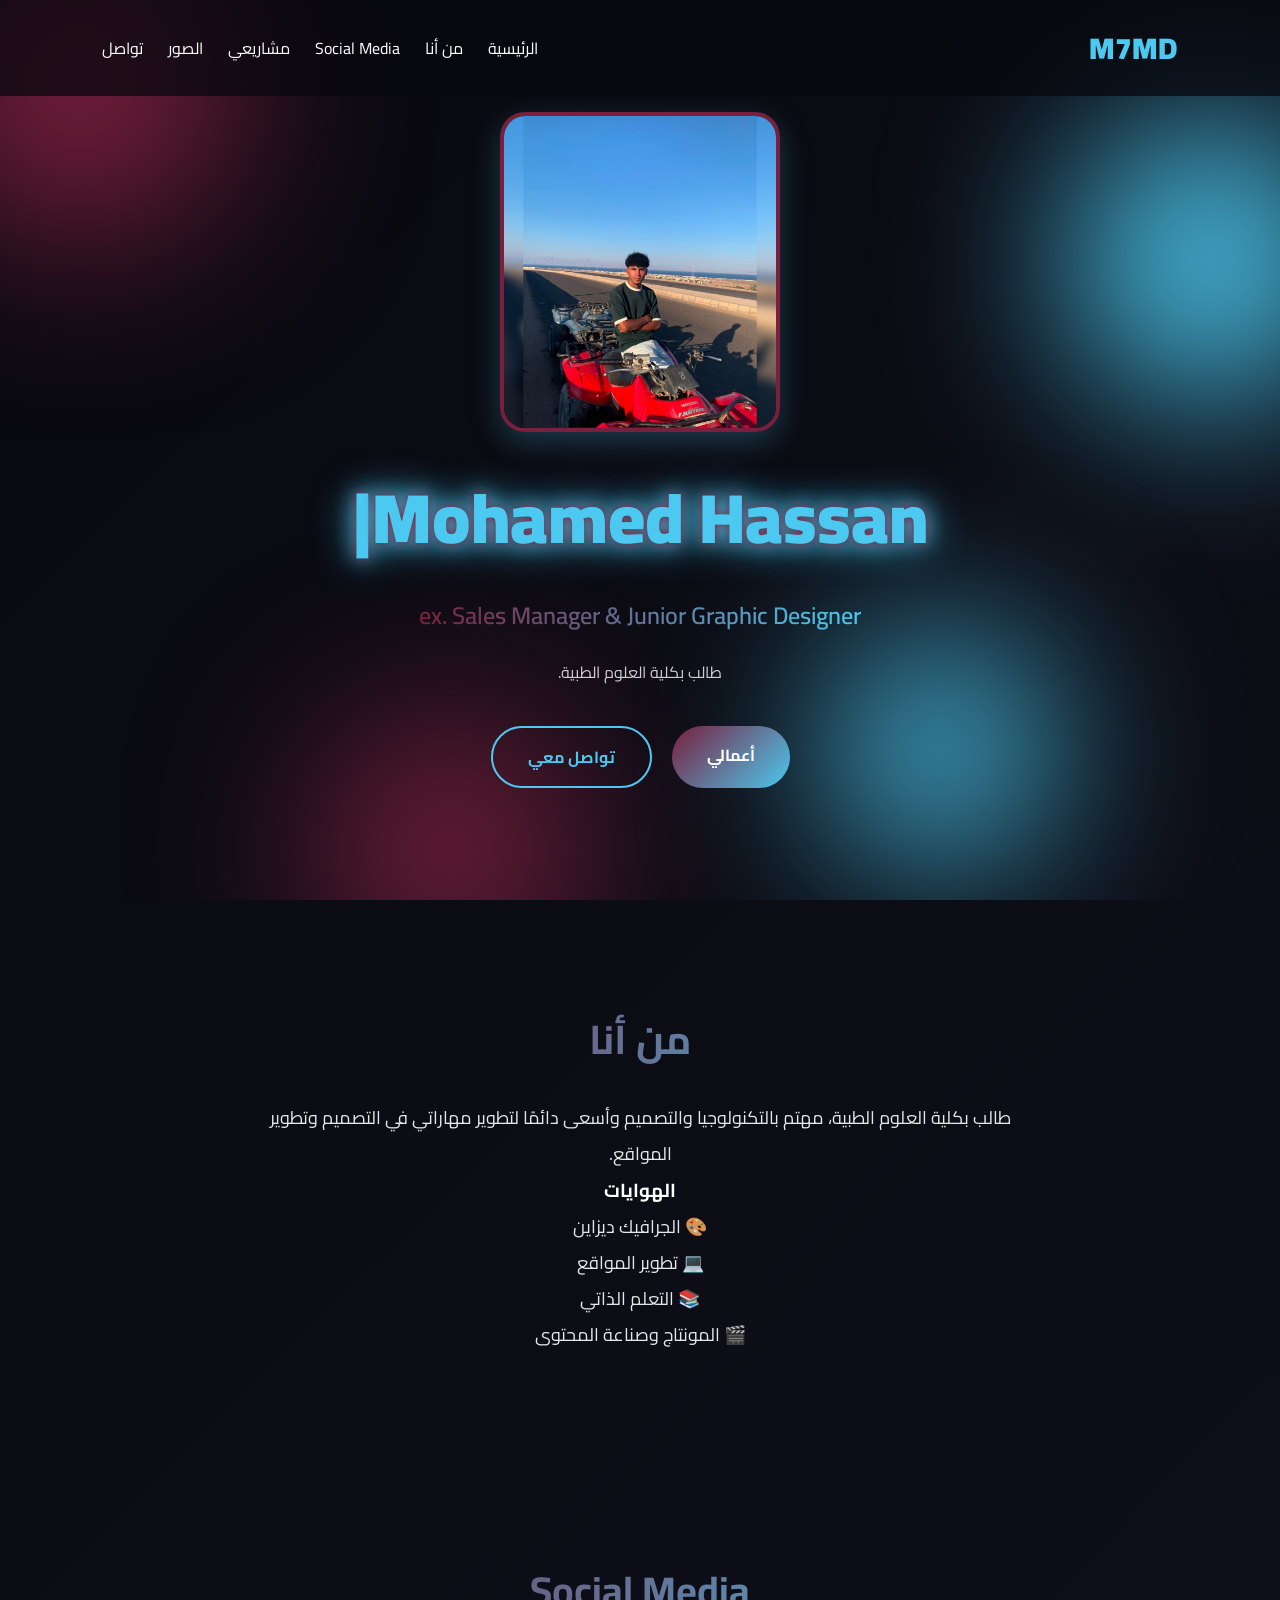
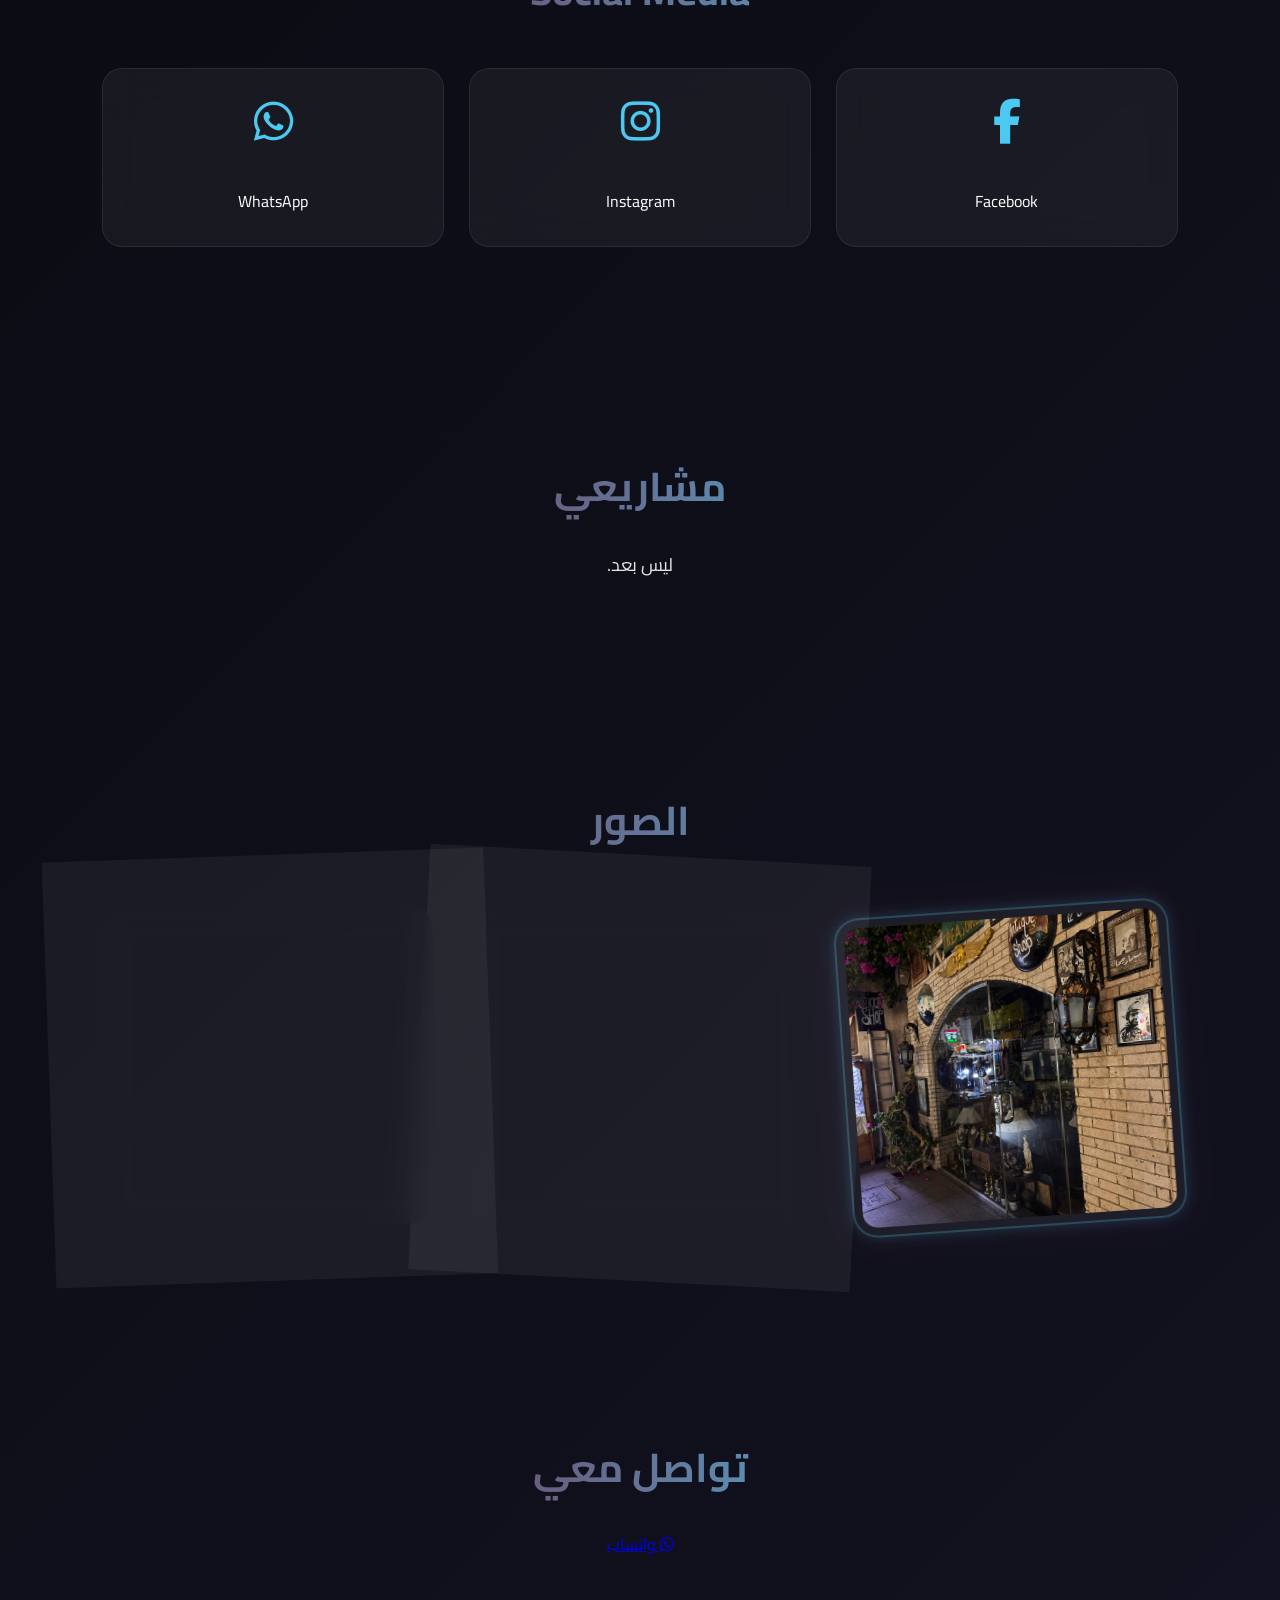
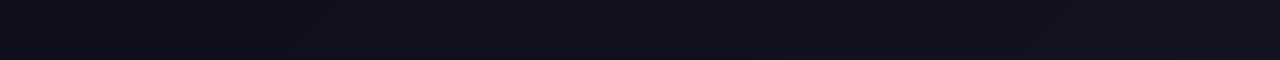
==== commit ebad4ea3: "Update index.html" ====
--- a/index.html
+++ b/index.html
@@ -163,9 +163,19 @@
 
 <h2>تواصل معي</h2>
 
-<p>
-قريبًا.
-</p>
+<div class="contact-whatsapp">
+
+<a href="https://wa.me/201554093227"
+   target="_blank"
+   rel="noopener">
+
+<i class="fab fa-whatsapp"></i>
+
+<span>واتساب</span>
+
+</a>
+
+</div>
 
 </section>
 
--- a/style.css
+++ b/style.css
@@ -22,7 +22,8 @@
 overflow-x:hidden;
 }
 
-/* Navbar */
+
+/* ================= Navbar ================= */
 
 nav{
 position:fixed;
@@ -65,7 +66,8 @@
 cursor:pointer;
 }
 
-/* Hero */
+
+/* ================= Hero ================= */
 
 .hero{
 height:100vh;
@@ -76,446 +78,950 @@
 text-align:center;
 padding:20px;
 position:relative;
-transition:1s ease;
-}
+}
+
+
+/* ================= Hero Profile Animation ================= */
+
+.hero-profile{
+
+    display:flex;
+    flex-direction:column;
+    align-items:center;
+    gap:20px;
+
+}
+
+
+.hero-profile{
+
+    display:flex;
+
+    flex-direction:column;
+
+    align-items:center;
+
+    gap:20px;
+
+    transition:all .8s ease;
+
+}
+
+
+
+.hero-profile.scrolled{
+
+    flex-direction:row;
+
+    justify-content:center;
+
+    align-items:center;
+
+    gap:30px;
+
+    transform:translateX(-80px);
+
+}
+
+
+
+.hero-profile.scrolled .profile-image{
+
+    width:170px;
+
+    height:190px;
+
+}
+
+
+
+.hero-profile.scrolled h1{
+
+    font-size:48px;
+
+} 
+
 
 .profile-image{
+
 width:280px;
 height:320px;
+
 object-fit:cover;
+
 border-radius:25px;
+
 border:4px solid #7A1F3D;
-box-shadow:0 10px 30px rgba(76,201,240,.25);
+
+box-shadow:
+0 10px 30px rgba(76,201,240,.25);
+
 animation:fadeInImage 1.2s ease;
-transition:1s ease;
-}
+
+transition:transform .8s ease;
+
+will-change:transform;
+
+}
+
+
 
 .profile-image:hover{
+
 transform:scale(1.05);
-}
-
-.profile-image.move{
-position:fixed;
-top:110px;
-right:7%;
-width:170px;
-height:190px;
-z-index:600;
-border-color:#4CC9F0;
-box-shadow:
-0 0 20px rgba(76,201,240,.5),
-0 0 45px rgba(122,31,61,.3);
-}
+
+}
+
+
 
 @keyframes fadeInImage{
 
 from{
+
 opacity:0;
+
 transform:translateY(30px);
+
 }
 
 to{
+
 opacity:1;
+
 transform:translateY(0);
-}
-
-}
+
+}
+
+}
+
+
 
 .hero h1{
-font-size:70px;
-font-weight:900;
-margin-bottom:10px;
+    font-size:70px;
+    font-weight:900;
+    margin-bottom:10px;
+    color:#4CC9F0;
+    -webkit-text-fill-color:#4CC9F0;
+    text-shadow:
+0 0 10px rgba(76,201,240,.5),
+0 0 25px rgba(76,201,240,.3);
+
+}
+
+
+
+#typing{
+
+display:inline-block;
+
+min-height:90px;
+
+transition:transform .8s ease;
+
+will-change:transform;
+
+text-shadow:
+
+0 0 10px #7A1F3D,
+
+0 0 20px #4CC9F0,
+
+0 0 40px #4CC9F0;
+
+}
+
+
+
+#typing::after{
+
+content:"|";
+
+color:#4CC9F0;
+
+animation:blink .8s infinite;
+
+}
+
+
+
+@keyframes blink{
+
+50%{
+
+opacity:0;
+
+}
+
+}
+
+
+
+.hero h2{
+
+font-size:24px;
+
+font-weight:600;
+
+margin-bottom:20px;
+
+}
+
+
+
+.hero p{
+
+max-width:650px;
+
+line-height:1.8;
+
+opacity:.8;
+
+}
+
+
+
+.buttons{
+
+display:flex;
+
+gap:20px;
+
+margin-top:40px;
+
+}
+
+
+
+.buttons a{
+
+padding:14px 35px;
+
+border-radius:50px;
+
+text-decoration:none;
+
+font-weight:700;
+
+transition:.3s;
+
+}
+
+
+
+.buttons a:first-child{
+
+background:linear-gradient(135deg,var(--primary),var(--secondary));
+
+color:#fff;
+
+}
+
+
+
+.buttons a:last-child{
+
+border:2px solid var(--secondary);
+
+color:var(--secondary);
+
+}
+
+
+
+.buttons a:hover{
+
+transform:translateY(-5px);
+
+}
+
+
+/* ================= Sections ================= */
+
+section{
+
+padding:100px 8%;
+
+position:relative;
+
+}
+
+
+section h2{
+
+font-size:40px;
+
+margin-bottom:20px;
+
+text-align:center;
+
 background:linear-gradient(90deg,var(--primary),var(--secondary));
+
 -webkit-background-clip:text;
+
 -webkit-text-fill-color:transparent;
-}
-
-#typing{
-display:inline-block;
-min-height:90px;
-opacity:1;
-text-shadow:
-0 0 10px #7A1F3D,
-0 0 20px #4CC9F0,
-0 0 40px #4CC9F0;
-}
-
-#typing::after{
-content:"|";
-color:#4CC9F0;
-animation:blink .8s infinite;
-}
-
-@keyframes blink{
-50%{
-opacity:0;
-}
-}
-
-.hero h2{
-font-size:24px;
-font-weight:600;
-margin-bottom:20px;
-}
-
-.hero p{
-max-width:650px;
-line-height:1.8;
-opacity:.8;
-}
-
-.buttons{
-display:flex;
-gap:20px;
-margin-top:40px;
-}
-
-.buttons a{
-padding:14px 35px;
-border-radius:50px;
-text-decoration:none;
-font-weight:700;
-transition:.3s;
-}
-
-.buttons a:first-child{
-background:linear-gradient(135deg,var(--primary),var(--secondary));
-color:#fff;
-}
-
-.buttons a:last-child{
-border:2px solid var(--secondary);
-color:var(--secondary);
-}
-
-.buttons a:hover{
-transform:translateY(-5px);
-}
-
-                           /* ================= Sections ================= */
-
-section{
-padding:100px 8%;
-position:relative;
-}
-
-section h2{
-font-size:40px;
-margin-bottom:20px;
-text-align:center;
-background:linear-gradient(90deg,var(--primary),var(--secondary));
--webkit-background-clip:text;
--webkit-text-fill-color:transparent;
-}
+
+}
+
 
 #about,
 #projects,
 #contact{
+
 max-width:1000px;
+
 margin:auto;
+
 text-align:center;
+
 line-height:2;
-}
+
+}
+
 
 #about p,
 #projects p,
 #contact p{
+
 font-size:18px;
+
 opacity:.9;
-}
-
+
+}
+
+  
 /* ================= Cards ================= */
 
 .cards{
+
 display:grid;
+
 grid-template-columns:repeat(auto-fit,minmax(220px,1fr));
+
 gap:25px;
+
 margin-top:40px;
-}
+
+}
+
 
 .cards .card{
+
 display:flex;
+
 flex-direction:column;
+
 justify-content:center;
+
 align-items:center;
+
 gap:12px;
+
 padding:30px;
+
 text-decoration:none;
+
 color:#fff;
+
 background:rgba(255,255,255,.05);
+
 backdrop-filter:blur(15px);
+
 border:1px solid rgba(255,255,255,.08);
+
 border-radius:20px;
+
 transition:.4s;
-}
+
+}
+
 
 .cards .card:hover{
+
 transform:translateY(-10px) scale(1.03);
+
 border-color:var(--secondary);
+
 box-shadow:
+
 0 0 20px rgba(76,201,240,.25),
+
 0 0 45px rgba(122,31,61,.15);
-}
+
+}
+
 
 .cards .card i{
+
 font-size:45px;
+
 color:var(--secondary);
+
 transition:.3s;
-}
+
+}
+
 
 .cards .card:hover i{
+
 color:#fff;
-}
+
+}
+
 
 /* ================= Background ================= */
 
 .background{
+
 position:fixed;
+
 inset:0;
+
 overflow:hidden;
+
 z-index:-1;
-}
+
+}
+
 
 .background span{
+
 position:absolute;
+
 border-radius:50%;
+
 filter:blur(90px);
+
 animation:float 15s infinite alternate;
-}
+
+}
+
+
 
 .background span:nth-child(1){
+
 width:320px;
+
 height:320px;
+
 background:#7A1F3D;
+
 top:-80px;
+
 left:-80px;
-}
+
+}
+
 
 .background span:nth-child(2){
+
 width:280px;
+
 height:280px;
+
 background:#4CC9F0;
+
 right:-70px;
+
 top:120px;
-}
+
+}
+
+
 
 .background span:nth-child(3){
+
 width:260px;
+
 height:260px;
+
 background:#7A1F3D;
+
 bottom:-80px;
+
 left:25%;
-}
+
+}
+
+
 
 .background span:nth-child(4){
+
 width:220px;
+
 height:220px;
+
 background:#4CC9F0;
+
 bottom:40px;
+
 right:18%;
-}
+
+}
+
+
 
 @keyframes float{
 
 from{
+
 transform:translateY(0) translateX(0) scale(1);
+
 }
 
 to{
+
 transform:translateY(-40px) translateX(30px) scale(1.2);
-}
-
-  }
-
-  /* ================= Gallery ================= */
+
+}
+
+}
+
+
+
+/* ================= Gallery ================= */
 
 .gallery{
-display:grid;
-grid-template-columns:repeat(auto-fit,minmax(260px,1fr));
-gap:35px;
-margin-top:50px;
-}
+
+    display:grid;
+
+    grid-template-columns:
+    repeat(auto-fit,minmax(260px,1fr));
+
+    gap:35px;
+
+    margin-top:50px;
+
+}
+
 
 .gallery img{
+
+    width:100%;
+
+    height:320px;
+
+    object-fit:cover;
+
+    padding:8px;
+
+    background:rgba(255,255,255,.05);
+
+    backdrop-filter:blur(15px);
+
+    border:2px solid rgba(76,201,240,.25);
+
+    border-radius:25px;
+
+    box-shadow:
+    0 0 15px rgba(76,201,240,.2),
+    0 0 35px rgba(122,31,61,.15);
+
+    cursor:pointer;
+
+    transition:.5s ease;
+
+}
+
+
+/* ================= Gallery Rotation ================= */
+
+.gallery img:nth-child(1){
+
+    transform:rotate(-4deg);
+
+}
+
+
+.gallery img:nth-child(2){
+
+    transform:rotate(3deg);
+
+}
+
+
+.gallery img:nth-child(3){
+
+    transform:rotate(-2deg);
+
+}
+
+
+/* ================= Gallery Hover ================= */
+
+.gallery img:hover{
+
+    transform:scale(1.08) rotate(0deg);
+
+    border-color:#4CC9F0;
+
+    box-shadow:
+
+    0 0 25px #4CC9F0,
+
+    0 0 50px rgba(76,201,240,.45),
+
+    0 0 80px rgba(122,31,61,.35);
+
+}
+
+
+/* ================= Mobile Gallery ================= */
+
+@media(max-width:768px){
+
+    .gallery{
+
+        grid-template-columns:1fr;
+
+        gap:25px;
+
+        margin-top:35px;
+
+    }
+
+
+    .gallery img{
+
+        width:100%;
+
+        height:280px;
+
+        object-fit:cover;
+
+        padding:6px;
+
+        border-radius:22px;
+
+        border:2px solid rgba(76,201,240,.35);
+
+        box-shadow:
+
+        0 0 15px rgba(76,201,240,.18),
+
+        0 10px 30px rgba(0,0,0,.35);
+
+        transform:none !important;
+
+        transition:
+
+        transform .3s ease,
+
+        box-shadow .3s ease,
+
+        border-color .3s ease;
+
+    }
+
+
+    .gallery img:active{
+
+        transform:scale(.97) !important;
+
+        border-color:#4CC9F0;
+
+        box-shadow:
+
+        0 0 20px rgba(76,201,240,.45),
+
+        0 10px 35px rgba(0,0,0,.45);
+
+    }
+
+}
+
+
+
+/* ================= Image Viewer ================= */
+
+.image-viewer{
+
+position:fixed;
+
+inset:0;
+
+display:none;
+
+justify-content:center;
+
+align-items:center;
+
+background:rgba(0,0,0,.94);
+
+backdrop-filter:blur(12px);
+
+z-index:9999;
+
+animation:fadeViewer .35s ease;
+
+}
+
+
+
+.image-viewer img{
+
+max-width:90%;
+
+max-height:90%;
+
+border-radius:25px;
+
+border:3px solid #4CC9F0;
+
+box-shadow:
+
+0 0 30px #4CC9F0,
+
+0 0 60px rgba(76,201,240,.35);
+
+animation:zoomImage .35s ease;
+
+}
+
+
+
+@keyframes zoomImage{
+
+from{
+
+transform:scale(.75);
+
+opacity:0;
+
+}
+
+to{
+
+transform:scale(1);
+
+opacity:1;
+
+}
+
+}
+
+
+
+@keyframes fadeViewer{
+
+from{
+
+opacity:0;
+
+}
+
+to{
+
+opacity:1;
+
+}
+
+}
+
+
+/* ================= Mobile ================= */
+
+@media(max-width:768px){
+
+
+nav{
+
+padding:18px 20px;
+
+}
+
+
+
+.menu-btn{
+
+display:block;
+
+}
+
+
+
+nav ul{
+
+display:none;
+
+flex-direction:column;
+
+position:absolute;
+
+top:70px;
+
+right:0;
+
 width:100%;
-height:320px;
-object-fit:cover;
-padding:8px;
-background:rgba(255,255,255,.05);
+
+background:rgba(9,9,15,.95);
+
 backdrop-filter:blur(15px);
-border:2px solid rgba(76,201,240,.25);
-border-radius:25px;
-box-shadow:
-0 0 15px rgba(76,201,240,.2),
-0 0 35px rgba(122,31,61,.15);
-cursor:pointer;
-transition:.5s ease;
-}
-
-.gallery img:nth-child(1){
-transform:rotate(-4deg);
-}
-
-.gallery img:nth-child(2){
-transform:rotate(3deg);
-}
-
-.gallery img:nth-child(3){
-transform:rotate(-2deg);
-}
-
-.gallery img:hover{
-transform:scale(1.08) rotate(0deg);
-border-color:#4CC9F0;
-box-shadow:
-0 0 25px #4CC9F0,
-0 0 50px rgba(76,201,240,.45),
-0 0 80px rgba(122,31,61,.35);
-}
-
-/* ================= Image Viewer ================= */
-
-.image-viewer{
-position:fixed;
-inset:0;
-display:none;
-justify-content:center;
-align-items:center;
-background:rgba(0,0,0,.94);
-backdrop-filter:blur(12px);
-z-index:9999;
-animation:fadeViewer .35s ease;
-}
-
-.image-viewer img{
-max-width:90%;
-max-height:90%;
-border-radius:25px;
-border:3px solid #4CC9F0;
-box-shadow:
-0 0 30px #4CC9F0,
-0 0 60px rgba(76,201,240,.35);
-animation:zoomImage .35s ease;
-}
-
-@keyframes zoomImage{
-
-from{
-transform:scale(.75);
-opacity:0;
-}
-
-to{
-transform:scale(1);
-opacity:1;
-}
-
-}
-
-@keyframes fadeViewer{
-
-from{
-opacity:0;
-}
-
-to{
-opacity:1;
-}
-
-}
-
-/* ================= Mobile ================= */
-
-@media(max-width:768px){
-
-nav{
-padding:18px 20px;
-}
-
-.menu-btn{
-display:block;
-}
-
-nav ul{
-display:none;
+
+padding:20px 0;
+
+text-align:center;
+
+gap:18px;
+
+}
+
+
+
+nav ul.show{
+
+display:flex;
+
+}
+
+
+
+.hero{
+
+padding:100px 20px 40px;
+
+height:auto;
+
+min-height:100vh;
+
+}
+
+
+
+.hero-profile{
+
+gap:15px;
+
+}
+
+
+
+.profile-image{
+
+width:220px;
+
+height:250px;
+
+}
+
+
+
+.hero h1{
+
+font-size:38px;
+
+}
+
+
+
+#typing{
+
+min-height:50px;
+
+}
+
+
+
+.hero h2{
+
+font-size:20px;
+
+}
+
+
+
+.buttons{
+
 flex-direction:column;
-position:absolute;
-top:70px;
-right:0;
+
 width:100%;
-background:rgba(9,9,15,.95);
-backdrop-filter:blur(15px);
-padding:20px 0;
+
+}
+
+
+
+.buttons a{
+
+width:100%;
+
 text-align:center;
-gap:18px;
-}
-
-nav ul.show{
-display:flex;
-}
-
-.hero{
-padding:100px 20px 40px;
-height:auto;
-min-height:100vh;
-}
-
-.profile-image{
-width:220px;
+
+}
+
+
+
+section{
+
+padding:60px 20px;
+
+}
+
+
+
+.cards{
+
+grid-template-columns:1fr;
+
+}
+
+
+
+.gallery{
+
+grid-template-columns:1fr;
+
+}
+
+
+
+.gallery img{
+
 height:250px;
-}
-
-.profile-image{
-    width:220px;
-    height:250px;
-    transition:all .8s ease;
-}
-
-.profile-image.move{
-    transform:translateX(90px) scale(.75);
-}
-
-.hero h1{
-font-size:38px;
-}
-
-#typing{
-    transition:all .8s ease;
-}
-
-#typing.move{
-    transform:translateX(90px);
-}
-
-.hero h2{
-font-size:20px;
-}
-
-.buttons{
-flex-direction:column;
-width:100%;
-}
-
-.buttons a{
-width:100%;
-text-align:center;
-}
-
-section{
-padding:60px 20px;
-}
-
-.cards{
-grid-template-columns:1fr;
-}
-
-.gallery{
-grid-template-columns:1fr;
-}
-
-.gallery img{
-height:250px;
+
 transform:none !important;
-}
-
-  }
+
+}
+
+
+
+/* ===== Hero Scroll Mobile Fix ===== */
+
+
+.hero-profile.scrolled{
+
+    gap:10px;
+
+    transform:translateX(-20px);
+
+}
+
+
+
+.hero-profile.scrolled .profile-image{
+
+    width:90px;
+
+    height:110px;
+
+}
+
+
+
+.hero-profile.scrolled h1{
+
+    font-size:clamp(18px,6vw,28px);
+
+    white-space:nowrap;
+
+}
+
+
+
+.hero-profile.scrolled #typing{
+
+    font-size:inherit;
+
+}
+
+
+
+}
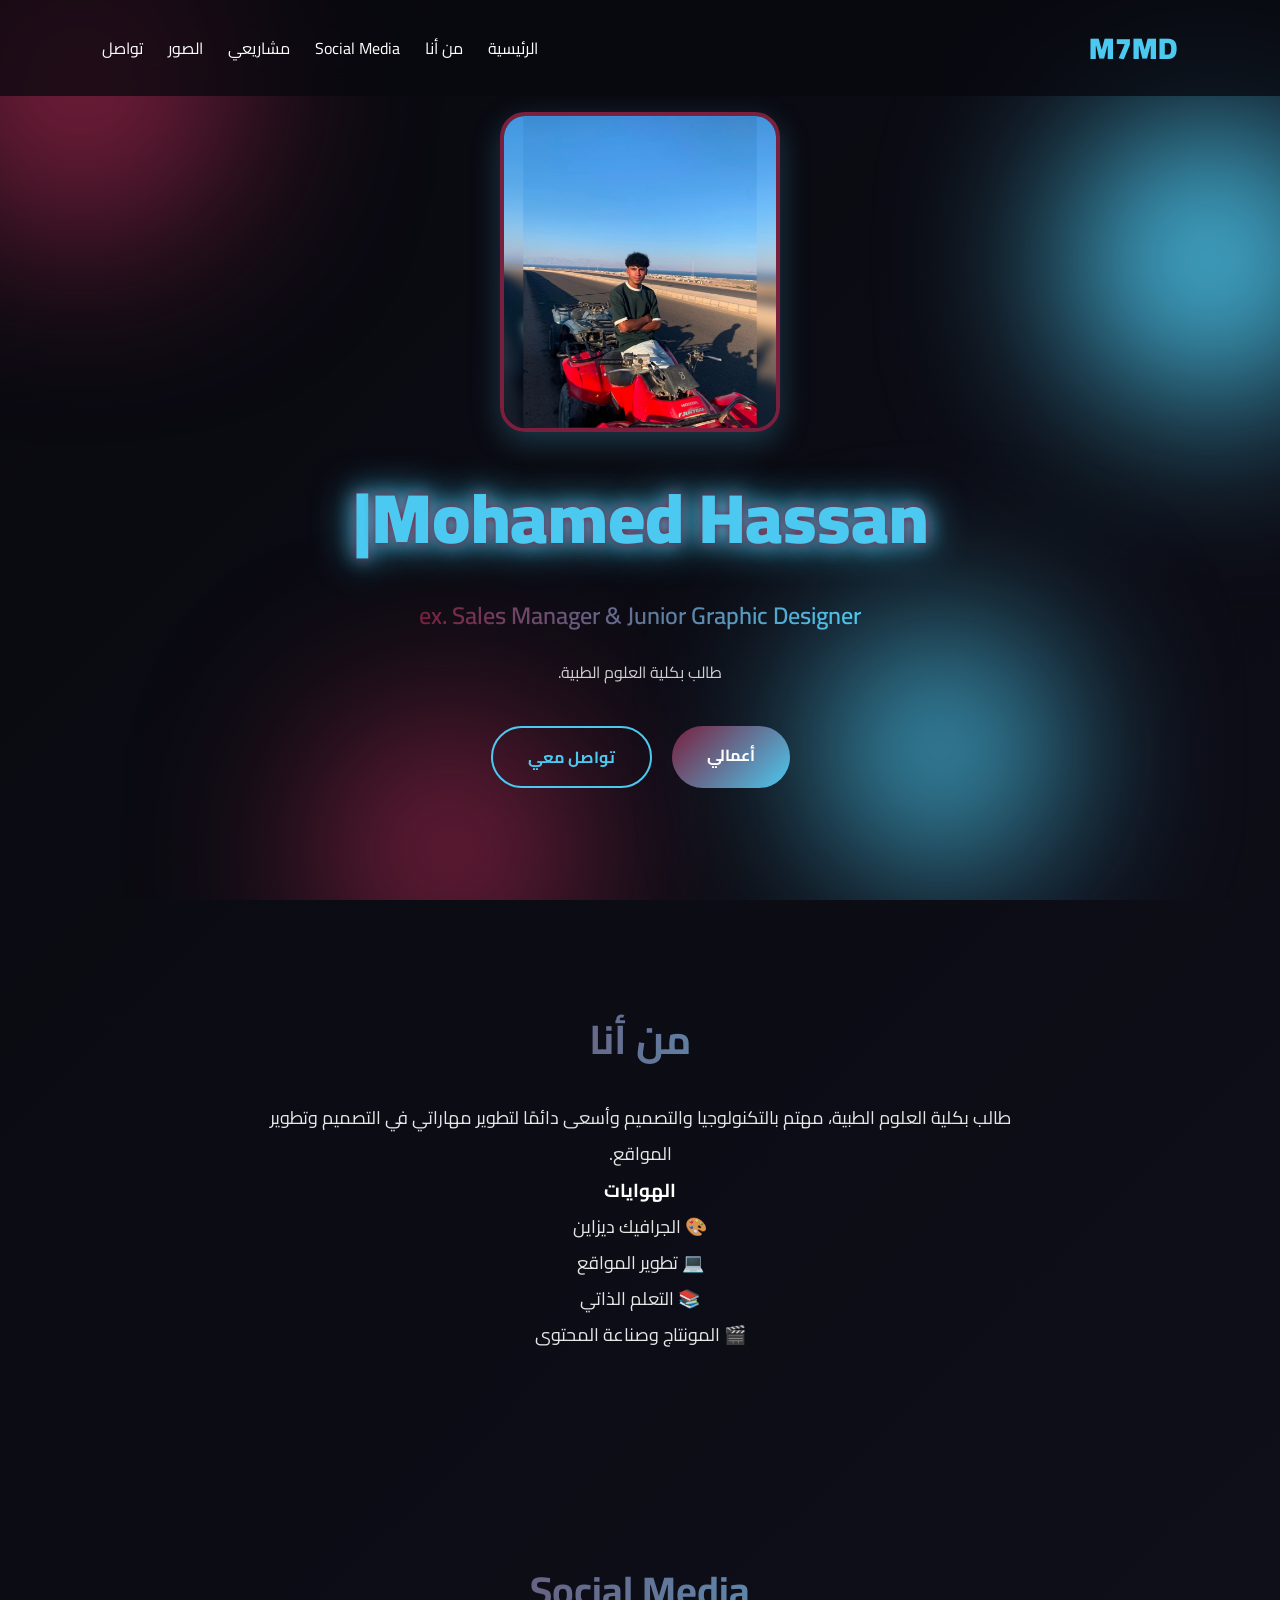
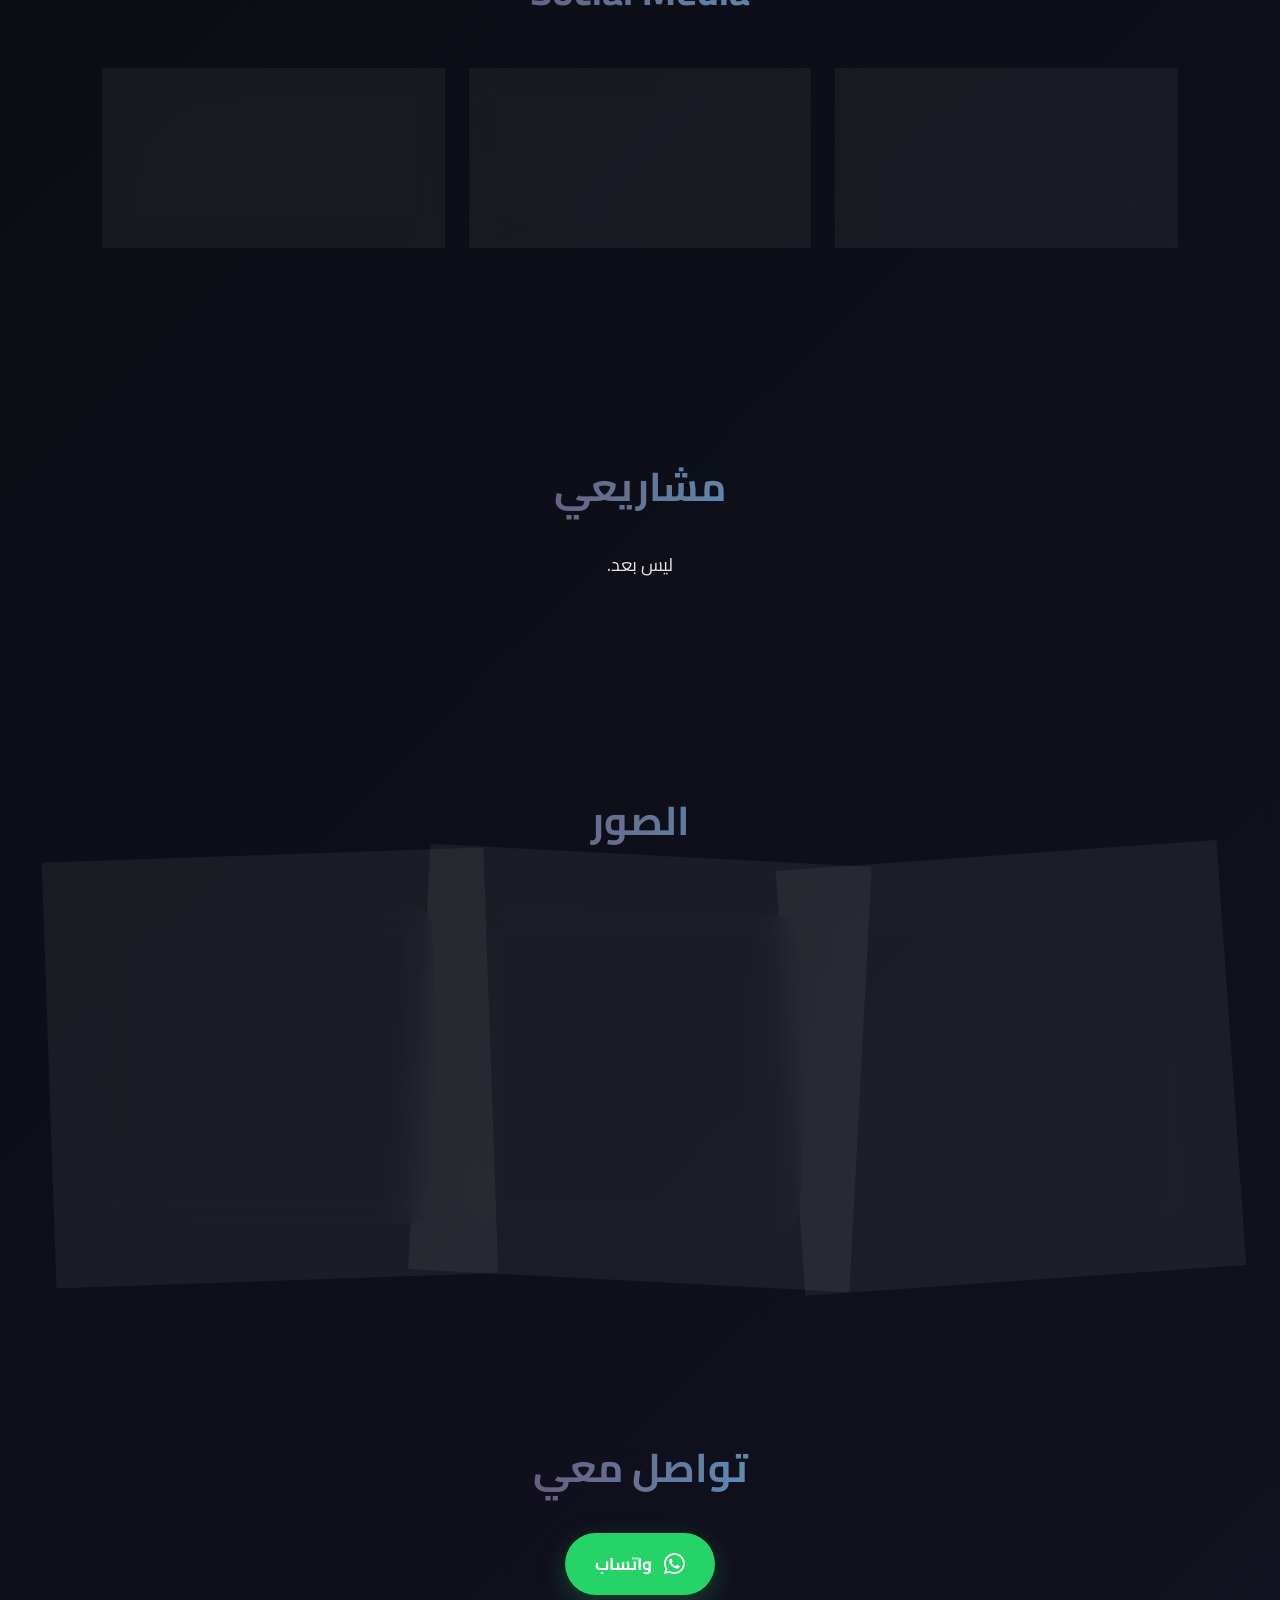
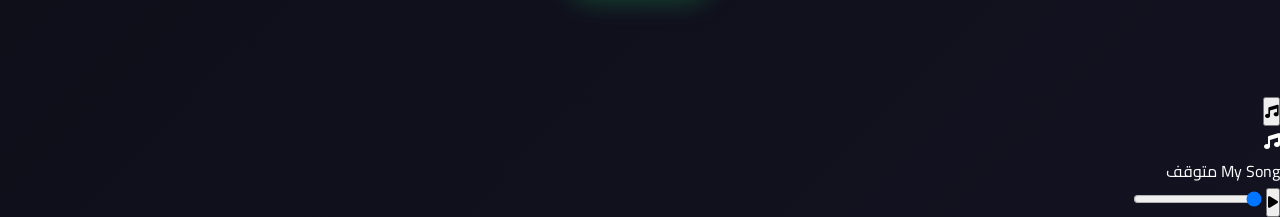
==== commit 1c4b2039: "Update index.html" ====
--- a/index.html
+++ b/index.html
@@ -179,6 +179,48 @@
 
 </section>
 
+<!-- ================= Music Widget ================= --><div class="music-widget"><audio id="bgMusic" src="music/song.mp3" preload="auto" loop></audio>
+
+<button class="music-toggle" onclick="toggleMusicWidget()" aria-label="Music">
+    <i class="fas fa-music"></i>
+</button>
+
+<div class="music-player">
+
+    <div class="music-info">
+
+        <div class="music-icon">
+            <i class="fas fa-music"></i>
+        </div>
+
+        <div class="music-details">
+            <span class="music-title">My Song</span>
+            <span class="music-status" id="musicStatus">متوقف</span>
+        </div>
+
+    </div>
+
+    <div class="music-controls">
+
+        <button onclick="toggleMusic()" id="musicPlay">
+            <i class="fas fa-play"></i>
+        </button>
+
+        <input
+            type="range"
+            id="musicProgress"
+            min="0"
+            max="100"
+            value="0"
+        >
+
+    </div>
+
+</div>
+
+</div>
+<!-- ================= End Music Widget ================= -->
+   
 <script src="script.js"></script>
 
 </body>
--- a/style.css
+++ b/style.css
@@ -1025,3 +1025,52 @@
 
 
 }
+
+
+/* ================= Contact WhatsApp ================= */
+
+.contact-whatsapp{
+    display:flex;
+    justify-content:center;
+    margin-top:25px;
+}
+
+.contact-whatsapp a{
+    display:inline-flex;
+    align-items:center;
+    justify-content:center;
+    gap:12px;
+
+    padding:14px 30px;
+
+    background:#25D366;
+    color:#fff;
+
+    text-decoration:none;
+
+    border-radius:50px;
+
+    font-size:17px;
+    font-weight:700;
+
+    box-shadow:
+    0 8px 25px rgba(37,211,102,.25);
+
+    transition:
+    transform .3s ease,
+    background .3s ease,
+    box-shadow .3s ease;
+}
+
+.contact-whatsapp a i{
+    font-size:24px;
+}
+
+.contact-whatsapp a:hover{
+    background:#20bd5a;
+
+    transform:translateY(-5px);
+
+    box-shadow:
+    0 12px 30px rgba(37,211,102,.4);
+}
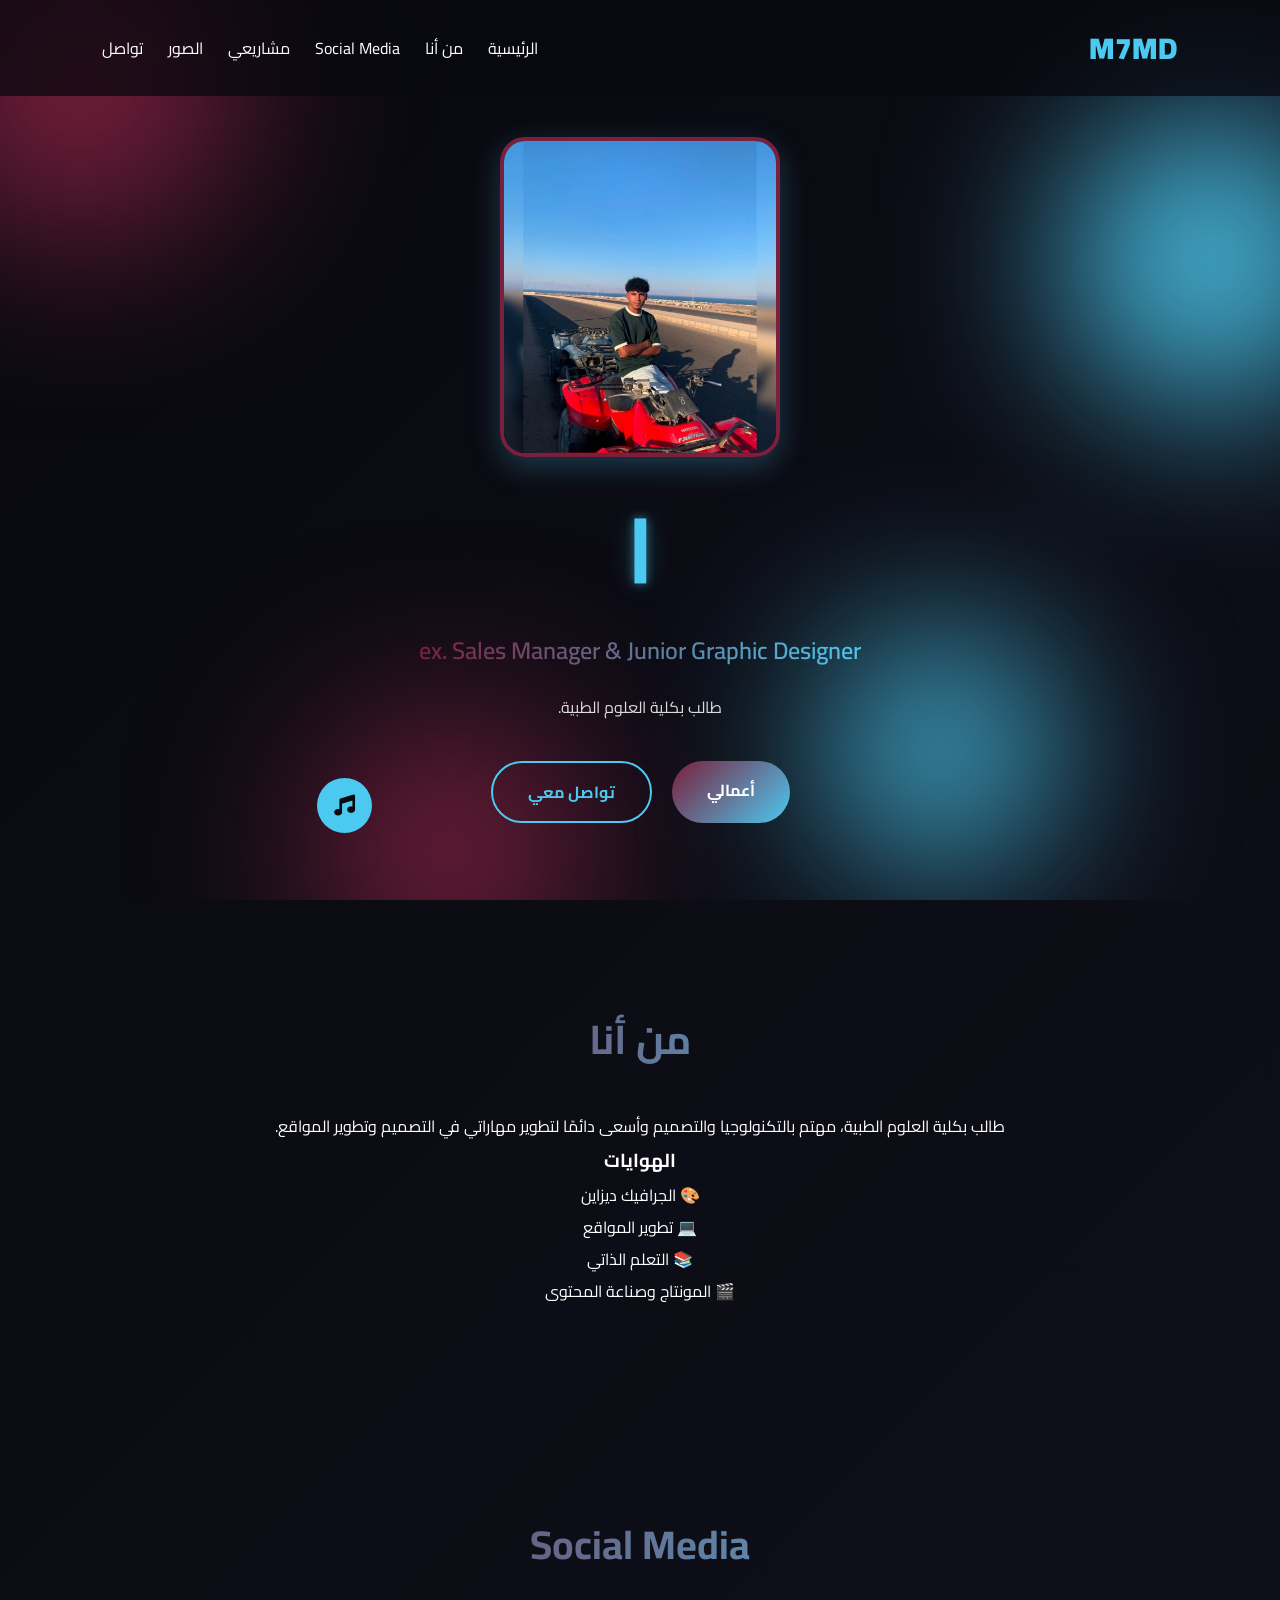
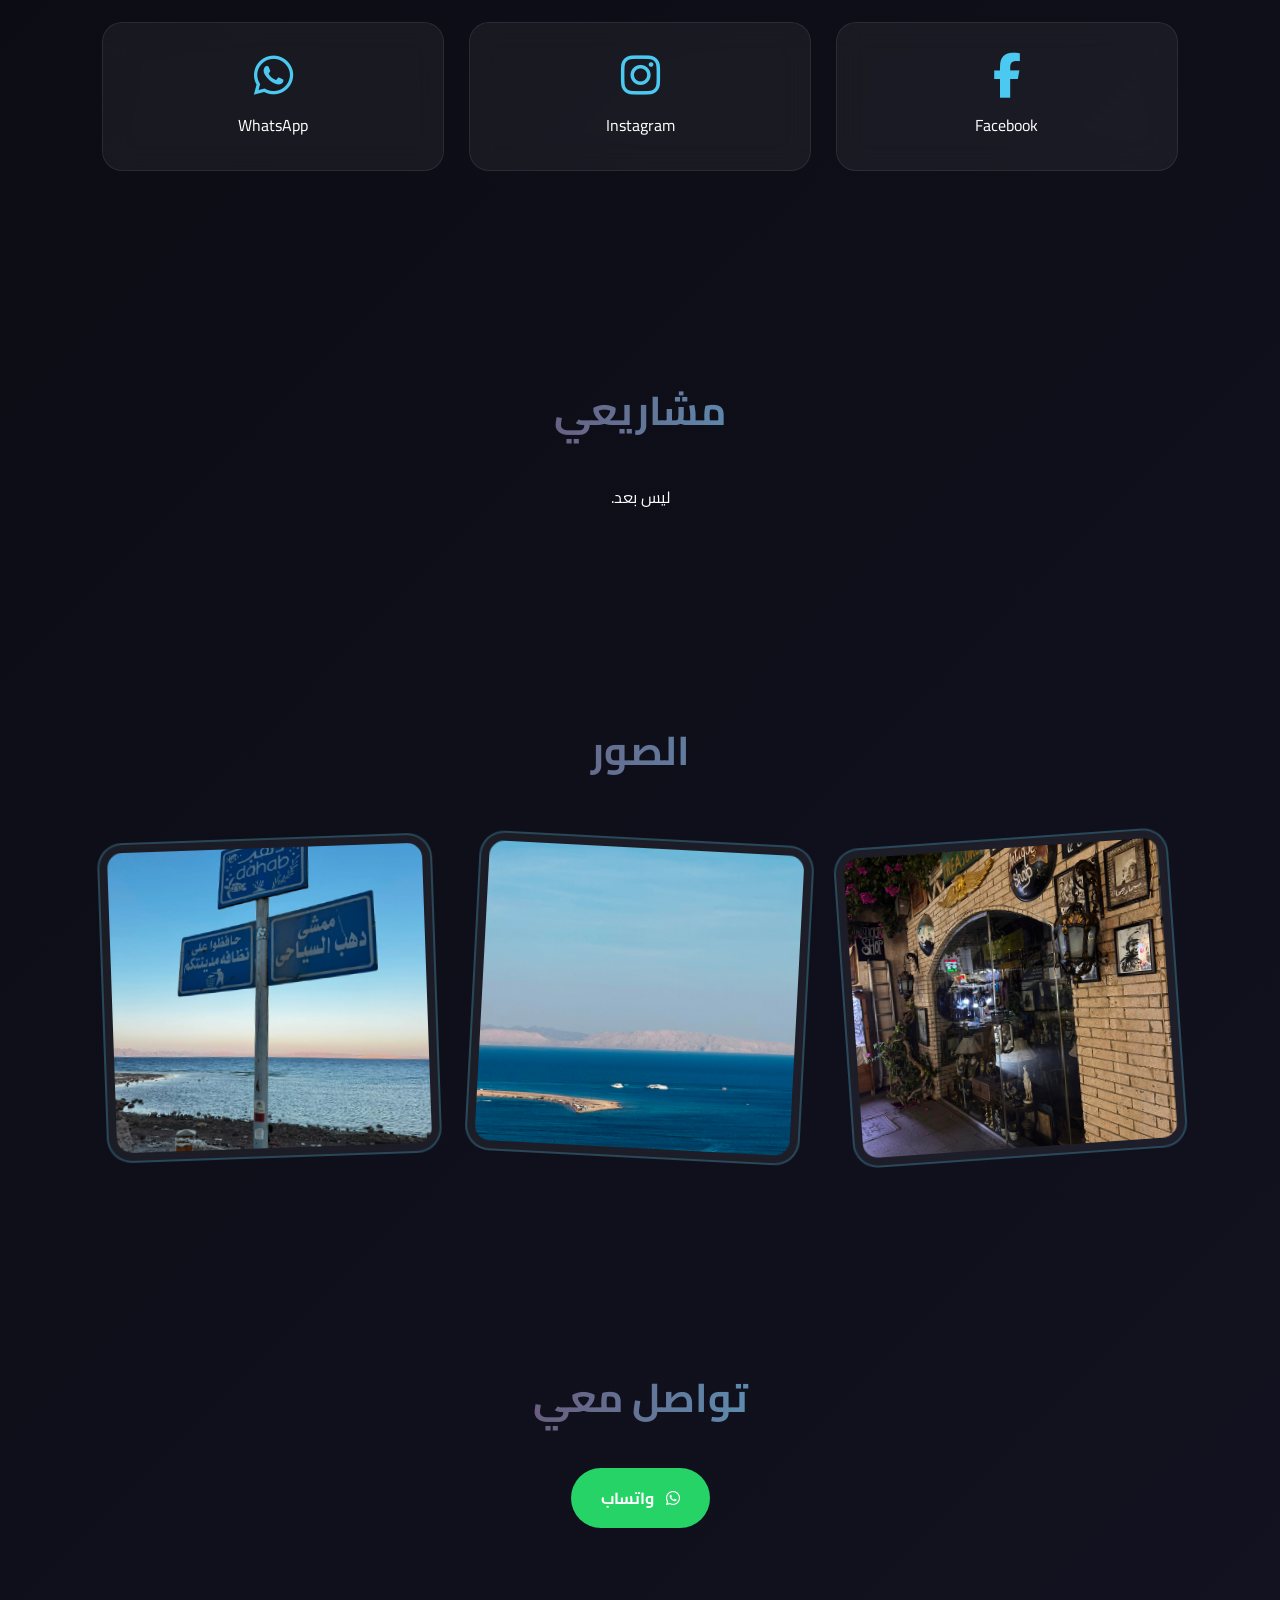
==== commit 7acb36e9: "Update index.html" ====
--- a/index.html
+++ b/index.html
@@ -4,224 +4,810 @@
 <head>
 
 <meta charset="UTF-8">
+
 <meta name="viewport" content="width=device-width, initial-scale=1.0">
 
-<title>Mohamed Hassan | Portfolio</title>
+
+<title>
+Mohamed Hassan | Portfolio
+</title>
+
+
 
 <link rel="stylesheet" href="style.css">
 
-<link rel="stylesheet" href="https://cdnjs.cloudflare.com/ajax/libs/font-awesome/6.7.2/css/all.min.css">
+
+
+<link rel="stylesheet"
+href="https://cdnjs.cloudflare.com/ajax/libs/font-awesome/6.7.2/css/all.min.css">
+
+
 
 <link rel="preconnect" href="https://fonts.googleapis.com">
+
 <link rel="preconnect" href="https://fonts.gstatic.com" crossorigin>
 
-<link href="https://fonts.googleapis.com/css2?family=Cairo:wght@300;400;600;700;900&display=swap" rel="stylesheet">
+
+
+<link href="https://fonts.googleapis.com/css2?family=Cairo:wght@300;400;600;700;900&display=swap"
+rel="stylesheet">
+
 
 </head>
 
+
+
 <body>
 
+
+
+
+
+<!-- ================= Background ================= -->
+
+
 <div class="background">
+
 <span></span>
+
 <span></span>
+
 <span></span>
+
 <span></span>
-</div>
+
+</div>
+
+
+
+
+
+
+
+<!-- ================= Navbar ================= -->
+
 
 <header>
 
+
 <nav>
 
-<div class="menu-btn" onclick="toggleMenu()">☰</div>
-
-<div class="logo">M7MD</div>
+
+
+<div class="menu-btn" onclick="toggleMenu()">
+
+☰
+
+</div>
+
+
+
+
+<div class="logo">
+
+M7MD
+
+</div>
+
+
+
+
 
 <ul id="menu">
 
-<li><a href="#home">الرئيسية</a></li>
-
-<li><a href="#about">من أنا</a></li>
-
-<li><a href="#social">Social Media</a></li>
-
-<li><a href="#projects">مشاريعي</a></li>
-
-<li><a href="#gallery">الصور</a></li>
-
-<li><a href="#contact">تواصل</a></li>
+
+<li>
+<a href="#home">
+الرئيسية
+</a>
+</li>
+
+
+
+<li>
+<a href="#about">
+من أنا
+</a>
+</li>
+
+
+
+<li>
+<a href="#social">
+Social Media
+</a>
+</li>
+
+
+
+<li>
+<a href="#projects">
+مشاريعي
+</a>
+</li>
+
+
+
+<li>
+<a href="#gallery">
+الصور
+</a>
+</li>
+
+
+
+<li>
+<a href="#contact">
+تواصل
+</a>
+</li>
+
+
 
 </ul>
 
+
+
 </nav>
 
+
 </header>
 
+
+
+
+
+
+
+
+<!-- ================= Hero ================= -->
+
+
+
 <section id="home" class="hero">
 
+
+
+
+
 <div class="hero-profile">
 
-<img class="profile-image"
+
+
+<img
+
+class="profile-image"
+
 src="images/Picsart_26-07-31_17-35-29-535.jpg"
-alt="My Photo">
+
+alt="Mohamed Hassan Photo"
+
+>
+
+
+
 
 <h1 id="typing"></h1>
 
-</div>
-
-<h2>ex. Sales Manager & Junior Graphic Designer</h2>
+
+
+
+</div>
+
+
+
+
+
+
+
+<h2>
+
+ex. Sales Manager & Junior Graphic Designer
+
+</h2>
+
+
+
 
 <p>
+
 طالب بكلية العلوم الطبية.
+
 </p>
 
+
+
+
+
 <div class="buttons">
 
-<a href="#projects">أعمالي</a>
-
-<a href="#contact">تواصل معي</a>
-
-</div>
+
+<a href="#projects">
+
+أعمالي
+
+</a>
+
+
+
+
+<a href="#contact">
+
+تواصل معي
+
+</a>
+
+
+</div>
+
+
 
 </section>
 
+<!-- ================= About ================= -->
+
+
 <section id="about">
 
-<h2>من أنا</h2>
+
+<h2>
+
+من أنا
+
+</h2>
+
+
 
 <p>
+
 طالب بكلية العلوم الطبية، مهتم بالتكنولوجيا والتصميم وأسعى دائمًا لتطوير مهاراتي في التصميم وتطوير المواقع.
+
 </p>
 
-<h3>الهوايات</h3>
+
+
+
+<h3>
+
+الهوايات
+
+</h3>
+
+
 
 <p>
-🎨 الجرافيك ديزاين<br>
-💻 تطوير المواقع<br>
-📚 التعلم الذاتي<br>
+
+🎨 الجرافيك ديزاين
+
+<br>
+
+💻 تطوير المواقع
+
+<br>
+
+📚 التعلم الذاتي
+
+<br>
+
 🎬 المونتاج وصناعة المحتوى
+
 </p>
 
+
 </section>
 
+
+
+
+
+
+
+
+<!-- ================= Social Media ================= -->
+
+
+
 <section id="social">
 
-<h2>Social Media</h2>
+
+
+<h2>
+
+Social Media
+
+</h2>
+
+
+
 
 <div class="cards">
 
-<a class="card" href="https://www.facebook.com/share/1Ep59hyFcZ/" target="_blank">
+
+
+
+
+<a class="card"
+
+href="https://www.facebook.com/share/1Ep59hyFcZ/"
+
+target="_blank"
+
+rel="noopener">
+
+
+
 <i class="fab fa-facebook-f"></i>
-<br>
+
+
+<span>
+
 Facebook
-</a>
-
-<a class="card" href="https://www.instagram.com/mo.hasan_6?igsh=b3luZTc3MmtlazJm" target="_blank">
+
+</span>
+
+
+
+</a>
+
+
+
+
+
+
+
+<a class="card"
+
+href="https://www.instagram.com/mo.hasan_6?igsh=b3luZTc3MmtlazJm"
+
+target="_blank"
+
+rel="noopener">
+
+
+
 <i class="fab fa-instagram"></i>
-<br>
+
+
+<span>
+
 Instagram
-</a>
-
-<a class="card" href="https://wa.me/201554093227" target="_blank">
+
+</span>
+
+
+
+</a>
+
+
+
+
+
+
+
+<a class="card"
+
+href="https://wa.me/201554093227"
+
+target="_blank"
+
+rel="noopener">
+
+
+
 <i class="fab fa-whatsapp"></i>
-<br>
+
+
+<span>
+
 WhatsApp
-</a>
-
-</div>
+
+</span>
+
+
+
+</a>
+
+
+
+
+
+</div>
+
+
 
 </section>
 
+
+
+
+
+
+
+
+
+
+<!-- ================= Projects ================= -->
+
+
+
 <section id="projects">
 
-<h2>مشاريعي</h2>
+
+
+<h2>
+
+مشاريعي
+
+</h2>
+
+
+
 
 <p>
+
 ليس بعد.
+
 </p>
 
+
+
 </section>
 
+
+
+
+
+
+
+
+
+<!-- ================= Gallery ================= -->
+
+
+
 <section id="gallery">
 
-<h2>الصور</h2>
+
+
+<h2>
+
+الصور
+
+</h2>
+
+
+
+
 
 <div class="gallery">
 
-<img src="images/image1.jpg" onclick="openImage(this)">
-<img src="images/image2.jpg" onclick="openImage(this)">
-<img src="images/image3.jpg" onclick="openImage(this)">
-
-</div>
+
+
+
+
+<img
+
+src="images/image1.jpg"
+
+alt="Gallery Image 1"
+
+onclick="openImage(this)"
+
+>
+
+
+
+
+
+
+<img
+
+src="images/image2.jpg"
+
+alt="Gallery Image 2"
+
+onclick="openImage(this)"
+
+>
+
+
+
+
+
+
+<img
+
+src="images/image3.jpg"
+
+alt="Gallery Image 3"
+
+onclick="openImage(this)"
+
+>
+
+
+
+
+
+</div>
+
+
 
 </section>
 
+
+
+
+
+
+
+
+
+<!-- ================= Image Viewer ================= -->
+
+
+
 <div class="image-viewer" onclick="closeImage()">
-<img id="bigImage">
-</div>
+
+
+
+<img id="bigImage" alt="Large Image">
+
+
+
+</div>   
+
+   <!-- ================= Contact ================= -->
+
 
 <section id="contact">
 
-<h2>تواصل معي</h2>
+
+
+<h2>
+
+تواصل معي
+
+</h2>
+
+
+
+
 
 <div class="contact-whatsapp">
 
-<a href="https://wa.me/201554093227"
-   target="_blank"
-   rel="noopener">
+
+
+<a
+
+href="https://wa.me/201554093227"
+
+target="_blank"
+
+rel="noopener">
+
+
 
 <i class="fab fa-whatsapp"></i>
 
-<span>واتساب</span>
-
-</a>
-
-</div>
+
+
+<span>
+
+واتساب
+
+</span>
+
+
+
+</a>
+
+
+
+</div>
+
+
+
 
 </section>
 
-<!-- ================= Music Widget ================= --><div class="music-widget"><audio id="bgMusic" src="music/song.mp3" preload="auto" loop></audio>
-
-<button class="music-toggle" onclick="toggleMusicWidget()" aria-label="Music">
-    <i class="fas fa-music"></i>
+
+
+
+
+
+
+
+
+<!-- ================= Music Widget ================= -->
+
+
+
+<div class="music-widget">
+
+
+
+
+
+<audio
+
+id="bgMusic"
+
+src="music/song.mp3"
+
+preload="auto">
+
+</audio>
+
+
+
+
+
+
+
+<button
+
+class="music-toggle"
+
+onclick="toggleMusicWidget()"
+
+aria-label="Music Button">
+
+
+<i class="fas fa-music"></i>
+
+
 </button>
 
+
+
+
+
+
+
+
+
 <div class="music-player">
 
-    <div class="music-info">
-
-        <div class="music-icon">
-            <i class="fas fa-music"></i>
-        </div>
-
-        <div class="music-details">
-            <span class="music-title">My Song</span>
-            <span class="music-status" id="musicStatus">متوقف</span>
-        </div>
-
-    </div>
-
-    <div class="music-controls">
-
-        <button onclick="toggleMusic()" id="musicPlay">
-            <i class="fas fa-play"></i>
-        </button>
-
-        <input
-            type="range"
-            id="musicProgress"
-            min="0"
-            max="100"
-            value="0"
-        >
-
-    </div>
-
-</div>
-
-</div>
-<!-- ================= End Music Widget ================= -->
-   
+
+
+
+
+<div class="music-info">
+
+
+
+
+
+<div class="music-icon">
+
+
+<i class="fas fa-music"></i>
+
+
+</div>
+
+
+
+
+
+
+<div class="music-details">
+
+
+
+<span class="music-title">
+
+My Song
+
+</span>
+
+
+
+
+
+<span
+
+class="music-status"
+
+id="musicStatus">
+
+متوقف
+
+</span>
+
+
+
+</div>
+
+
+
+
+
+</div>
+
+
+
+
+
+
+
+
+
+<div class="music-controls">
+
+
+
+
+
+<button
+
+id="musicPlay"
+
+onclick="toggleMusic()">
+
+
+
+<i class="fas fa-play"></i>
+
+
+
+</button>
+
+
+
+
+
+
+
+
+<input
+
+type="range"
+
+id="musicProgress"
+
+min="0"
+
+max="100"
+
+value="0"
+
+>
+
+
+
+
+
+
+</div>
+
+
+
+
+
+
+
+</div>
+
+
+
+
+
+</div>
+
+
+
+
+
+
+
+
+
 <script src="script.js"></script>
 
+
+
 </body>
+
 </html>
--- a/style.css
+++ b/style.css
@@ -1,292 +1,452 @@
 @import url('https://fonts.googleapis.com/css2?family=Cairo:wght@300;400;600;700;900&display=swap');
 
+
 :root{
---bg:#09090f;
---card:#11111b;
---primary:#7A1F3D;
---secondary:#4CC9F0;
---text:#ffffff;
-}
+
+    --bg:#09090f;
+    --card:#11111b;
+    --primary:#7A1F3D;
+    --secondary:#4CC9F0;
+    --text:#ffffff;
+
+}
+
+
 
 *{
-margin:0;
-padding:0;
-box-sizing:border-box;
-font-family:'Cairo',sans-serif;
-scroll-behavior:smooth;
-}
-
+
+    margin:0;
+    padding:0;
+    box-sizing:border-box;
+
+    font-family:'Cairo',sans-serif;
+
+    scroll-behavior:smooth;
+
+}
+
+
+
+html,
 body{
-background:linear-gradient(135deg,#09090f,#121220);
-color:var(--text);
-overflow-x:hidden;
-}
+
+    width:100%;
+    max-width:100%;
+
+    overflow-x:hidden;
+
+}
+
+
+
+body{
+
+    background:
+    linear-gradient(
+        135deg,
+        #09090f,
+        #121220
+    );
+
+    color:var(--text);
+
+}
+
+
 
 
 /* ================= Navbar ================= */
 
+
 nav{
-position:fixed;
-top:0;
-width:100%;
-display:flex;
-justify-content:space-between;
-align-items:center;
-padding:20px 8%;
-background:rgba(9,9,15,.75);
-backdrop-filter:blur(15px);
-z-index:999;
-}
+
+    position:fixed;
+
+    top:0;
+
+    width:100%;
+
+    display:flex;
+
+    justify-content:space-between;
+
+    align-items:center;
+
+    padding:20px 8%;
+
+    background:
+    rgba(9,9,15,.75);
+
+    backdrop-filter:blur(15px);
+
+    z-index:999;
+
+}
+
+
+
 
 .logo{
-font-size:30px;
-font-weight:900;
-color:var(--secondary);
-}
+
+    font-size:30px;
+
+    font-weight:900;
+
+    color:var(--secondary);
+
+}
+
+
+
 
 nav ul{
-display:flex;
-gap:25px;
-list-style:none;
-}
+
+    display:flex;
+
+    gap:25px;
+
+    list-style:none;
+
+}
+
+
+
 
 nav a{
-color:#fff;
-text-decoration:none;
-transition:.3s;
-}
+
+    color:#fff;
+
+    text-decoration:none;
+
+    transition:.3s;
+
+}
+
+
 
 nav a:hover{
-color:var(--secondary);
-}
+
+    color:var(--secondary);
+
+}
+
+
+
 
 .menu-btn{
-display:none;
-font-size:30px;
-cursor:pointer;
-}
+
+    display:none;
+
+    font-size:30px;
+
+    cursor:pointer;
+
+}
+
+
+
 
 
 /* ================= Hero ================= */
 
+
 .hero{
-height:100vh;
-display:flex;
-flex-direction:column;
-justify-content:center;
-align-items:center;
-text-align:center;
-padding:20px;
-position:relative;
-}
-
-
-/* ================= Hero Profile Animation ================= */
+
+
+    min-height:100vh;
+
+    width:100%;
+
+
+    display:flex;
+
+    flex-direction:column;
+
+    justify-content:center;
+
+    align-items:center;
+
+
+    text-align:center;
+
+
+    padding:100px 20px 40px;
+
+
+    position:relative;
+
+    overflow:hidden;
+
+
+}
+
+
+
+
+
+
+
+/* ================= Profile ================= */
+
 
 .hero-profile{
 
+
     display:flex;
+
     flex-direction:column;
+
+
+    justify-content:center;
+
     align-items:center;
+
+
     gap:20px;
 
-}
-
-
-.hero-profile{
+
+    transition:
+
+    .7s cubic-bezier(.22,1,.36,1);
+
+
+    will-change:transform;
+
+
+}
+
+
+
+
+
+/* بعد النزول */
+
+
+.hero-profile.move-left{
+
+
+    flex-direction:row-reverse;
+
+
+    gap:25px;
+
+
+    transform:translateX(0);
+
+
+}
+
+
+
+
+
+
+
+/* ================= Image ================= */
+
+
+.profile-image{
+
+
+    width:280px;
+
+    height:320px;
+
+
+    object-fit:cover;
+
+
+    border-radius:25px;
+
+
+    border:4px solid var(--primary);
+
+
+
+    box-shadow:
+
+    0 10px 30px
+
+    rgba(76,201,240,.25);
+
+
+
+    transition:
+
+    width .7s ease,
+
+    height .7s ease,
+
+    transform .3s ease;
+
+
+
+}
+
+
+
+.hero-profile.move-left .profile-image{
+
+
+    width:170px;
+
+    height:190px;
+
+
+}
+
+
+
+
+.profile-image:hover{
+
+
+    transform:scale(1.05);
+
+
+}
+
+
+
+
+
+
+/* ================= Name ================= */
+
+
+.hero h1{
+
+
+    font-size:70px;
+
+    font-weight:900;
+
+
+    color:var(--secondary);
+
+
+    text-shadow:
+
+    0 0 10px rgba(76,201,240,.5),
+
+    0 0 25px rgba(76,201,240,.3);
+
+
+
+    transition:.7s ease;
+
+
+}
+
+
+
+
+.hero-profile.move-left h1{
+
+
+    font-size:48px;
+
+
+    white-space:nowrap;
+
+
+    margin:0;
+
+
+}
+
+
+
+
+
+#typing{
+
+
+    display:inline-block;
+
+
+    min-height:90px;
+
+
+}
+
+
+
+
+
+#typing::after{
+
+
+    content:"|";
+
+    color:var(--secondary);
+
+
+    animation:blink .8s infinite;
+
+
+}
+
+
+
+@keyframes blink{
+
+
+    50%{
+
+        opacity:0;
+
+    }
+
+
+}
+
+
+/* ================= Hero Text ================= */
+
+
+.hero h2{
+
+    font-size:24px;
+
+    font-weight:600;
+
+    margin-top:20px;
+
+    margin-bottom:20px;
+
+}
+
+
+
+.hero p{
+
+    max-width:650px;
+
+    line-height:1.8;
+
+    opacity:.85;
+
+}
+
+
+
+
+
+
+
+/* ================= Buttons ================= */
+
+
+.buttons{
+
 
     display:flex;
 
-    flex-direction:column;
-
-    align-items:center;
-
     gap:20px;
 
-    transition:all .8s ease;
-
-}
-
-
-
-.hero-profile.scrolled{
-
-    flex-direction:row;
-
-    justify-content:center;
-
-    align-items:center;
-
-    gap:30px;
-
-    transform:translateX(-80px);
-
-}
-
-
-
-.hero-profile.scrolled .profile-image{
-
-    width:170px;
-
-    height:190px;
-
-}
-
-
-
-.hero-profile.scrolled h1{
-
-    font-size:48px;
-
-} 
-
-
-.profile-image{
-
-width:280px;
-height:320px;
-
-object-fit:cover;
-
-border-radius:25px;
-
-border:4px solid #7A1F3D;
-
-box-shadow:
-0 10px 30px rgba(76,201,240,.25);
-
-animation:fadeInImage 1.2s ease;
-
-transition:transform .8s ease;
-
-will-change:transform;
-
-}
-
-
-
-.profile-image:hover{
-
-transform:scale(1.05);
-
-}
-
-
-
-@keyframes fadeInImage{
-
-from{
-
-opacity:0;
-
-transform:translateY(30px);
-
-}
-
-to{
-
-opacity:1;
-
-transform:translateY(0);
-
-}
-
-}
-
-
-
-.hero h1{
-    font-size:70px;
-    font-weight:900;
-    margin-bottom:10px;
-    color:#4CC9F0;
-    -webkit-text-fill-color:#4CC9F0;
-    text-shadow:
-0 0 10px rgba(76,201,240,.5),
-0 0 25px rgba(76,201,240,.3);
-
-}
-
-
-
-#typing{
-
-display:inline-block;
-
-min-height:90px;
-
-transition:transform .8s ease;
-
-will-change:transform;
-
-text-shadow:
-
-0 0 10px #7A1F3D,
-
-0 0 20px #4CC9F0,
-
-0 0 40px #4CC9F0;
-
-}
-
-
-
-#typing::after{
-
-content:"|";
-
-color:#4CC9F0;
-
-animation:blink .8s infinite;
-
-}
-
-
-
-@keyframes blink{
-
-50%{
-
-opacity:0;
-
-}
-
-}
-
-
-
-.hero h2{
-
-font-size:24px;
-
-font-weight:600;
-
-margin-bottom:20px;
-
-}
-
-
-
-.hero p{
-
-max-width:650px;
-
-line-height:1.8;
-
-opacity:.8;
-
-}
-
-
-
-.buttons{
-
-display:flex;
-
-gap:20px;
-
-margin-top:40px;
+    margin-top:40px;
+
 
 }
 
@@ -294,783 +454,1487 @@
 
 .buttons a{
 
-padding:14px 35px;
-
-border-radius:50px;
-
-text-decoration:none;
-
-font-weight:700;
-
-transition:.3s;
-
-}
+
+    padding:14px 35px;
+
+
+    border-radius:50px;
+
+
+    text-decoration:none;
+
+
+    font-weight:700;
+
+
+    transition:.3s;
+
+
+}
+
+
 
 
 
 .buttons a:first-child{
 
-background:linear-gradient(135deg,var(--primary),var(--secondary));
-
-color:#fff;
-
-}
+
+    background:
+
+    linear-gradient(
+
+        135deg,
+
+        var(--primary),
+
+        var(--secondary)
+
+    );
+
+
+    color:#fff;
+
+
+}
+
 
 
 
 .buttons a:last-child{
 
-border:2px solid var(--secondary);
-
-color:var(--secondary);
-
-}
+
+    border:2px solid var(--secondary);
+
+
+    color:var(--secondary);
+
+
+}
+
+
 
 
 
 .buttons a:hover{
 
-transform:translateY(-5px);
-
-}
+
+    transform:translateY(-5px);
+
+
+}
+
+
+
+
+
 
 
 /* ================= Sections ================= */
 
+
+
 section{
 
-padding:100px 8%;
-
-position:relative;
-
-}
+
+    padding:100px 8%;
+
+
+}
+
+
+
 
 
 section h2{
 
-font-size:40px;
-
-margin-bottom:20px;
-
-text-align:center;
-
-background:linear-gradient(90deg,var(--primary),var(--secondary));
-
--webkit-background-clip:text;
-
--webkit-text-fill-color:transparent;
-
-}
+
+    text-align:center;
+
+
+    font-size:40px;
+
+
+    margin-bottom:30px;
+
+
+    background:
+
+    linear-gradient(
+
+        90deg,
+
+        var(--primary),
+
+        var(--secondary)
+
+    );
+
+
+    -webkit-background-clip:text;
+
+
+    -webkit-text-fill-color:transparent;
+
+
+}
+
+
 
 
 #about,
 #projects,
 #contact{
 
-max-width:1000px;
-
-margin:auto;
-
-text-align:center;
-
-line-height:2;
-
-}
-
-
-#about p,
-#projects p,
-#contact p{
-
-font-size:18px;
-
-opacity:.9;
-
-}
-
-  
+
+    max-width:1000px;
+
+    margin:auto;
+
+
+    text-align:center;
+
+
+    line-height:2;
+
+
+}
+
+
+
+
+
+
+
 /* ================= Cards ================= */
 
+
 .cards{
 
-display:grid;
-
-grid-template-columns:repeat(auto-fit,minmax(220px,1fr));
-
-gap:25px;
-
-margin-top:40px;
-
-}
-
-
-.cards .card{
-
-display:flex;
-
-flex-direction:column;
-
-justify-content:center;
-
-align-items:center;
-
-gap:12px;
-
-padding:30px;
-
-text-decoration:none;
-
-color:#fff;
-
-background:rgba(255,255,255,.05);
-
-backdrop-filter:blur(15px);
-
-border:1px solid rgba(255,255,255,.08);
-
-border-radius:20px;
-
-transition:.4s;
-
-}
-
-
-.cards .card:hover{
-
-transform:translateY(-10px) scale(1.03);
-
-border-color:var(--secondary);
-
-box-shadow:
-
-0 0 20px rgba(76,201,240,.25),
-
-0 0 45px rgba(122,31,61,.15);
-
-}
-
-
-.cards .card i{
-
-font-size:45px;
-
-color:var(--secondary);
-
-transition:.3s;
-
-}
-
-
-.cards .card:hover i{
-
-color:#fff;
-
-}
+
+    display:grid;
+
+
+    grid-template-columns:
+
+    repeat(auto-fit,minmax(220px,1fr));
+
+
+    gap:25px;
+
+
+    margin-top:40px;
+
+
+}
+
+
+
+
+
+.card{
+
+
+    display:flex;
+
+
+    flex-direction:column;
+
+
+    align-items:center;
+
+
+    justify-content:center;
+
+
+    gap:12px;
+
+
+    padding:30px;
+
+
+    color:#fff;
+
+
+    text-decoration:none;
+
+
+
+    background:
+
+    rgba(255,255,255,.05);
+
+
+
+    backdrop-filter:blur(15px);
+
+
+    border:
+
+    1px solid rgba(255,255,255,.08);
+
+
+
+    border-radius:20px;
+
+
+
+    transition:.4s;
+
+
+}
+
+
+
+
+.card:hover{
+
+
+    transform:
+
+    translateY(-10px)
+
+    scale(1.03);
+
+
+
+    border-color:var(--secondary);
+
+
+
+    box-shadow:
+
+    0 0 20px
+
+    rgba(76,201,240,.25);
+
+
+}
+
+
+
+
+.card i{
+
+
+    font-size:45px;
+
+
+    color:var(--secondary);
+
+
+}
+
+
+
+
+
+
 
 
 /* ================= Background ================= */
 
+
 .background{
 
-position:fixed;
-
-inset:0;
-
-overflow:hidden;
-
-z-index:-1;
-
-}
+
+    position:fixed;
+
+
+    inset:0;
+
+
+    overflow:hidden;
+
+
+    z-index:-1;
+
+
+}
+
+
 
 
 .background span{
 
-position:absolute;
-
-border-radius:50%;
-
-filter:blur(90px);
-
-animation:float 15s infinite alternate;
-
-}
+
+    position:absolute;
+
+
+    border-radius:50%;
+
+
+    filter:blur(90px);
+
+
+    animation:float 15s infinite alternate;
+
+
+}
+
+
 
 
 
 .background span:nth-child(1){
 
-width:320px;
-
-height:320px;
-
-background:#7A1F3D;
-
-top:-80px;
-
-left:-80px;
-
-}
+
+    width:320px;
+
+    height:320px;
+
+
+    background:#7A1F3D;
+
+
+    top:-80px;
+
+    left:-80px;
+
+
+}
+
+
+
 
 
 .background span:nth-child(2){
 
-width:280px;
-
-height:280px;
-
-background:#4CC9F0;
-
-right:-70px;
-
-top:120px;
-
-}
+
+    width:280px;
+
+    height:280px;
+
+
+    background:#4CC9F0;
+
+
+    right:-70px;
+
+    top:120px;
+
+
+}
+
 
 
 
 .background span:nth-child(3){
 
-width:260px;
-
-height:260px;
-
-background:#7A1F3D;
-
-bottom:-80px;
-
-left:25%;
-
-}
+
+    width:260px;
+
+    height:260px;
+
+
+    background:#7A1F3D;
+
+
+    bottom:-80px;
+
+    left:25%;
+
+
+}
+
 
 
 
 .background span:nth-child(4){
 
-width:220px;
-
-height:220px;
-
-background:#4CC9F0;
-
-bottom:40px;
-
-right:18%;
-
-}
+
+    width:220px;
+
+    height:220px;
+
+
+    background:#4CC9F0;
+
+
+    bottom:40px;
+
+    right:18%;
+
+
+}
+
 
 
 
 @keyframes float{
 
-from{
-
-transform:translateY(0) translateX(0) scale(1);
-
-}
-
-to{
-
-transform:translateY(-40px) translateX(30px) scale(1.2);
-
-}
-
-}
-
-
+
+    from{
+
+        transform:
+
+        translate(0,0)
+
+        scale(1);
+
+    }
+
+
+
+    to{
+
+
+        transform:
+
+        translate(30px,-40px)
+
+        scale(1.2);
+
+
+    }
+
+
+}
 
 /* ================= Gallery ================= */
 
+
 .gallery{
 
+
     display:grid;
 
+
     grid-template-columns:
+
     repeat(auto-fit,minmax(260px,1fr));
 
+
     gap:35px;
 
+
     margin-top:50px;
 
-}
+
+}
+
+
+
 
 
 .gallery img{
 
+
     width:100%;
 
+
     height:320px;
 
+
     object-fit:cover;
 
+
     padding:8px;
 
-    background:rgba(255,255,255,.05);
+
+    background:
+
+    rgba(255,255,255,.05);
+
 
     backdrop-filter:blur(15px);
 
-    border:2px solid rgba(76,201,240,.25);
+
+
+    border:
+
+    2px solid rgba(76,201,240,.25);
+
+
 
     border-radius:25px;
 
+
+
+    cursor:pointer;
+
+
+
+    transition:.5s ease;
+
+
+}
+
+
+
+
+
+.gallery img:nth-child(1){
+
+
+    transform:rotate(-4deg);
+
+
+}
+
+
+
+
+.gallery img:nth-child(2){
+
+
+    transform:rotate(3deg);
+
+
+}
+
+
+
+
+
+.gallery img:nth-child(3){
+
+
+    transform:rotate(-2deg);
+
+
+}
+
+
+
+
+.gallery img:hover{
+
+
+    transform:
+
+    scale(1.08)
+
+    rotate(0deg);
+
+
+
+    border-color:var(--secondary);
+
+
+
     box-shadow:
-    0 0 15px rgba(76,201,240,.2),
-    0 0 35px rgba(122,31,61,.15);
+
+    0 0 25px var(--secondary);
+
+
+}
+
+
+
+
+
+
+
+
+/* ================= Image Viewer ================= */
+
+
+
+.image-viewer{
+
+
+    position:fixed;
+
+
+    inset:0;
+
+
+    display:none;
+
+
+    justify-content:center;
+
+
+    align-items:center;
+
+
+
+    background:
+
+    rgba(0,0,0,.94);
+
+
+
+    backdrop-filter:blur(12px);
+
+
+
+    z-index:9999;
+
+
+}
+
+
+
+
+
+.image-viewer img{
+
+
+    max-width:90%;
+
+
+    max-height:90%;
+
+
+
+    border-radius:25px;
+
+
+
+    border:
+
+    3px solid var(--secondary);
+
+
+
+    box-shadow:
+
+    0 0 30px var(--secondary);
+
+
+}
+
+
+
+
+
+
+
+/* ================= WhatsApp ================= */
+
+
+.contact-whatsapp{
+
+
+    display:flex;
+
+
+    justify-content:center;
+
+
+    margin-top:25px;
+
+
+}
+
+
+
+
+.contact-whatsapp a{
+
+
+    display:flex;
+
+
+    align-items:center;
+
+
+    gap:12px;
+
+
+    padding:14px 30px;
+
+
+
+    background:#25D366;
+
+
+    color:#fff;
+
+
+
+    text-decoration:none;
+
+
+    border-radius:50px;
+
+
+
+    font-weight:700;
+
+
+
+    transition:.3s;
+
+
+}
+
+
+
+
+
+.contact-whatsapp a:hover{
+
+
+    transform:translateY(-5px);
+
+
+}
+
+
+
+
+
+
+
+
+/* ================= Music Widget ================= */
+
+
+
+.music-widget{
+
+
+    position:fixed;
+
+
+    bottom:25px;
+
+
+    left:25px;
+
+
+
+    z-index:10000;
+
+
+
+    display:flex;
+
+
+    align-items:center;
+
+
+    gap:12px;
+
+
+}
+
+
+
+
+
+
+
+.music-toggle{
+
+
+    width:55px;
+
+
+    height:55px;
+
+
+
+    border:none;
+
+
+    border-radius:50%;
+
+
+
+    background:var(--secondary);
+
+
+    color:#09090f;
+
+
+
+    font-size:21px;
+
 
     cursor:pointer;
 
-    transition:.5s ease;
-
-}
-
-
-/* ================= Gallery Rotation ================= */
-
-.gallery img:nth-child(1){
-
-    transform:rotate(-4deg);
-
-}
-
-
-.gallery img:nth-child(2){
-
-    transform:rotate(3deg);
-
-}
-
-
-.gallery img:nth-child(3){
-
-    transform:rotate(-2deg);
-
-}
-
-
-/* ================= Gallery Hover ================= */
-
-.gallery img:hover{
-
-    transform:scale(1.08) rotate(0deg);
-
-    border-color:#4CC9F0;
-
-    box-shadow:
-
-    0 0 25px #4CC9F0,
-
-    0 0 50px rgba(76,201,240,.45),
-
-    0 0 80px rgba(122,31,61,.35);
-
-}
-
-
-/* ================= Mobile Gallery ================= */
+
+
+    display:flex;
+
+
+    align-items:center;
+
+
+    justify-content:center;
+
+
+}
+
+
+
+
+
+
+
+
+.music-player{
+
+
+    width:280px;
+
+
+    padding:15px;
+
+
+
+    background:
+
+    rgba(17,17,27,.94);
+
+
+
+    backdrop-filter:blur(15px);
+
+
+
+    border-radius:18px;
+
+
+
+    border:
+
+    1px solid rgba(76,201,240,.3);
+
+
+
+
+
+    opacity:0;
+
+
+
+    transform:translateX(-20px);
+
+
+
+    pointer-events:none;
+
+
+
+    transition:.35s ease;
+
+
+}
+
+
+
+
+.music-widget.open .music-player{
+
+
+    opacity:1;
+
+
+    transform:translateX(0);
+
+
+
+    pointer-events:auto;
+
+
+}
+
+
+
+
+
+
+
+
+.music-info{
+
+
+    display:flex;
+
+
+    align-items:center;
+
+
+    gap:12px;
+
+
+}
+
+
+
+
+.music-icon{
+
+
+    width:45px;
+
+
+    height:45px;
+
+
+    border-radius:12px;
+
+
+
+    background:
+
+    rgba(76,201,240,.12);
+
+
+
+    color:var(--secondary);
+
+
+
+    display:flex;
+
+
+    align-items:center;
+
+
+    justify-content:center;
+
+
+}
+
+
+
+
+
+.music-details{
+
+
+    display:flex;
+
+
+    flex-direction:column;
+
+
+}
+
+
+
+
+.music-title{
+
+
+    font-size:15px;
+
+
+    font-weight:700;
+
+
+}
+
+
+
+
+.music-status{
+
+
+    font-size:12px;
+
+
+    opacity:.6;
+
+
+        }
+
+/* ================= Music Controls ================= */
+
+
+.music-controls{
+
+
+    display:flex;
+
+
+    align-items:center;
+
+
+    gap:12px;
+
+
+    margin-top:15px;
+
+
+}
+
+
+
+
+.music-controls button{
+
+
+    width:40px;
+
+
+    height:40px;
+
+
+
+    border:none;
+
+
+    border-radius:50%;
+
+
+
+    background:var(--secondary);
+
+
+    color:#09090f;
+
+
+
+    cursor:pointer;
+
+
+}
+
+
+
+
+#musicProgress{
+
+
+    flex:1;
+
+
+    height:5px;
+
+
+    accent-color:var(--secondary);
+
+
+    cursor:pointer;
+
+
+}
+
+
+
+
+
+
+/* ================= Playing Animation ================= */
+
+
+.music-widget.playing .music-toggle{
+
+
+    animation:
+
+    musicPulse 1.5s infinite;
+
+
+}
+
+
+
+
+
+@keyframes musicPulse{
+
+
+    0%,100%{
+
+
+        box-shadow:
+
+        0 0 15px rgba(76,201,240,.45);
+
+
+    }
+
+
+
+    50%{
+
+
+        box-shadow:
+
+        0 0 30px var(--secondary);
+
+
+    }
+
+
+}
+
+
+
+
+
+
+
+
+/* ================= Mobile ================= */
+
+
 
 @media(max-width:768px){
 
+
+
+    nav{
+
+
+        padding:18px 20px;
+
+
+    }
+
+
+
+
+    .menu-btn{
+
+
+        display:block;
+
+
+    }
+
+
+
+
+    nav ul{
+
+
+        display:none;
+
+
+
+        position:absolute;
+
+
+        top:70px;
+
+
+        right:0;
+
+
+
+        width:100%;
+
+
+
+        flex-direction:column;
+
+
+        gap:18px;
+
+
+
+        padding:20px 0;
+
+
+
+        text-align:center;
+
+
+
+        background:
+
+        rgba(9,9,15,.95);
+
+
+
+        backdrop-filter:blur(15px);
+
+
+    }
+
+
+
+
+
+    nav ul.show{
+
+
+        display:flex;
+
+
+    }
+
+
+
+
+
+
+    /* ===== Hero ===== */
+
+
+    .hero{
+
+
+        min-height:100vh;
+
+
+        padding:100px 15px 40px;
+
+
+    }
+
+
+
+
+
+
+    .hero-profile{
+
+
+        width:100%;
+
+
+    }
+
+
+
+
+
+
+    /* صورة + اسم بعد النزول */
+
+
+    .hero-profile.move-left{
+
+
+        flex-direction:row-reverse;
+
+
+        gap:10px;
+
+
+        width:100%;
+
+
+        transform:none;
+
+
+    }
+
+
+
+
+
+    .hero-profile.move-left .profile-image{
+
+
+        width:82px;
+
+
+        height:100px;
+
+
+        border-radius:18px;
+
+
+        border-width:3px;
+
+
+    }
+
+
+
+
+
+
+    .hero-profile.move-left h1{
+
+
+        font-size:clamp(18px,5.5vw,25px);
+
+
+        white-space:nowrap;
+
+
+        overflow:hidden;
+
+
+        text-align:left;
+
+
+        margin:0;
+
+
+    }
+
+
+
+
+
+
+
+    #typing{
+
+
+        min-height:50px;
+
+
+    }
+
+
+
+
+
+
+
+
+    .hero h2{
+
+
+        font-size:19px;
+
+
+    }
+
+
+
+
+
+    .buttons{
+
+
+        width:100%;
+
+
+        flex-direction:column;
+
+
+    }
+
+
+
+
+
+    .buttons a{
+
+
+        width:100%;
+
+
+        text-align:center;
+
+
+    }
+
+
+
+
+
+
+
+    section{
+
+
+        padding:60px 20px;
+
+
+    }
+
+
+
+
+
+
+
+    .cards{
+
+
+        grid-template-columns:1fr;
+
+
+    }
+
+
+
+
+
+
+
     .gallery{
 
+
         grid-template-columns:1fr;
 
+
         gap:25px;
 
-        margin-top:35px;
-
-    }
+
+    }
+
+
+
+
+
 
 
     .gallery img{
 
-        width:100%;
-
-        height:280px;
-
-        object-fit:cover;
-
-        padding:6px;
-
-        border-radius:22px;
-
-        border:2px solid rgba(76,201,240,.35);
-
-        box-shadow:
-
-        0 0 15px rgba(76,201,240,.18),
-
-        0 10px 30px rgba(0,0,0,.35);
+
+        height:250px;
+
 
         transform:none !important;
 
-        transition:
-
-        transform .3s ease,
-
-        box-shadow .3s ease,
-
-        border-color .3s ease;
-
-    }
-
-
-    .gallery img:active{
-
-        transform:scale(.97) !important;
-
-        border-color:#4CC9F0;
-
-        box-shadow:
-
-        0 0 20px rgba(76,201,240,.45),
-
-        0 10px 35px rgba(0,0,0,.45);
-
-    }
-
-}
-
-
-
-/* ================= Image Viewer ================= */
-
-.image-viewer{
-
-position:fixed;
-
-inset:0;
-
-display:none;
-
-justify-content:center;
-
-align-items:center;
-
-background:rgba(0,0,0,.94);
-
-backdrop-filter:blur(12px);
-
-z-index:9999;
-
-animation:fadeViewer .35s ease;
-
-}
-
-
-
-.image-viewer img{
-
-max-width:90%;
-
-max-height:90%;
-
-border-radius:25px;
-
-border:3px solid #4CC9F0;
-
-box-shadow:
-
-0 0 30px #4CC9F0,
-
-0 0 60px rgba(76,201,240,.35);
-
-animation:zoomImage .35s ease;
-
-}
-
-
-
-@keyframes zoomImage{
-
-from{
-
-transform:scale(.75);
-
-opacity:0;
-
-}
-
-to{
-
-transform:scale(1);
-
-opacity:1;
-
-}
-
-}
-
-
-
-@keyframes fadeViewer{
-
-from{
-
-opacity:0;
-
-}
-
-to{
-
-opacity:1;
-
-}
-
-}
-
-
-/* ================= Mobile ================= */
-
-@media(max-width:768px){
-
-
-nav{
-
-padding:18px 20px;
-
-}
-
-
-
-.menu-btn{
-
-display:block;
-
-}
-
-
-
-nav ul{
-
-display:none;
-
-flex-direction:column;
-
-position:absolute;
-
-top:70px;
-
-right:0;
-
-width:100%;
-
-background:rgba(9,9,15,.95);
-
-backdrop-filter:blur(15px);
-
-padding:20px 0;
-
-text-align:center;
-
-gap:18px;
-
-}
-
-
-
-nav ul.show{
-
-display:flex;
-
-}
-
-
-
-.hero{
-
-padding:100px 20px 40px;
-
-height:auto;
-
-min-height:100vh;
-
-}
-
-
-
-.hero-profile{
-
-gap:15px;
-
-}
-
-
-
-.profile-image{
-
-width:220px;
-
-height:250px;
-
-}
-
-
-
-.hero h1{
-
-font-size:38px;
-
-}
-
-
-
-#typing{
-
-min-height:50px;
-
-}
-
-
-
-.hero h2{
-
-font-size:20px;
-
-}
-
-
-
-.buttons{
-
-flex-direction:column;
-
-width:100%;
-
-}
-
-
-
-.buttons a{
-
-width:100%;
-
-text-align:center;
-
-}
-
-
-
-section{
-
-padding:60px 20px;
-
-}
-
-
-
-.cards{
-
-grid-template-columns:1fr;
-
-}
-
-
-
-.gallery{
-
-grid-template-columns:1fr;
-
-}
-
-
-
-.gallery img{
-
-height:250px;
-
-transform:none !important;
-
-}
-
-
-
-/* ===== Hero Scroll Mobile Fix ===== */
-
-
-.hero-profile.scrolled{
-
-    gap:10px;
-
-    transform:translateX(-20px);
-
-}
-
-
-
-.hero-profile.scrolled .profile-image{
-
-    width:90px;
-
-    height:110px;
-
-}
-
-
-
-.hero-profile.scrolled h1{
-
-    font-size:clamp(18px,6vw,28px);
-
-    white-space:nowrap;
-
-}
-
-
-
-.hero-profile.scrolled #typing{
-
-    font-size:inherit;
-
-}
-
-
-
-}
-
-
-/* ================= Contact WhatsApp ================= */
-
-.contact-whatsapp{
-    display:flex;
-    justify-content:center;
-    margin-top:25px;
-}
-
-.contact-whatsapp a{
-    display:inline-flex;
-    align-items:center;
-    justify-content:center;
-    gap:12px;
-
-    padding:14px 30px;
-
-    background:#25D366;
-    color:#fff;
-
-    text-decoration:none;
-
-    border-radius:50px;
-
-    font-size:17px;
-    font-weight:700;
-
-    box-shadow:
-    0 8px 25px rgba(37,211,102,.25);
-
-    transition:
-    transform .3s ease,
-    background .3s ease,
-    box-shadow .3s ease;
-}
-
-.contact-whatsapp a i{
-    font-size:24px;
-}
-
-.contact-whatsapp a:hover{
-    background:#20bd5a;
-
-    transform:translateY(-5px);
-
-    box-shadow:
-    0 12px 30px rgba(37,211,102,.4);
-}
+
+    }
+
+
+
+
+
+
+
+
+    .music-widget{
+
+
+        bottom:18px;
+
+
+        left:18px;
+
+
+    }
+
+
+
+
+
+
+    .music-toggle{
+
+
+        width:50px;
+
+
+        height:50px;
+
+
+    }
+
+
+
+
+
+
+    .music-player{
+
+
+        position:absolute;
+
+
+        bottom:62px;
+
+
+        left:0;
+
+
+        width:250px;
+
+
+        max-width:calc(100vw - 36px);
+
+
+    }
+
+
+
+        }
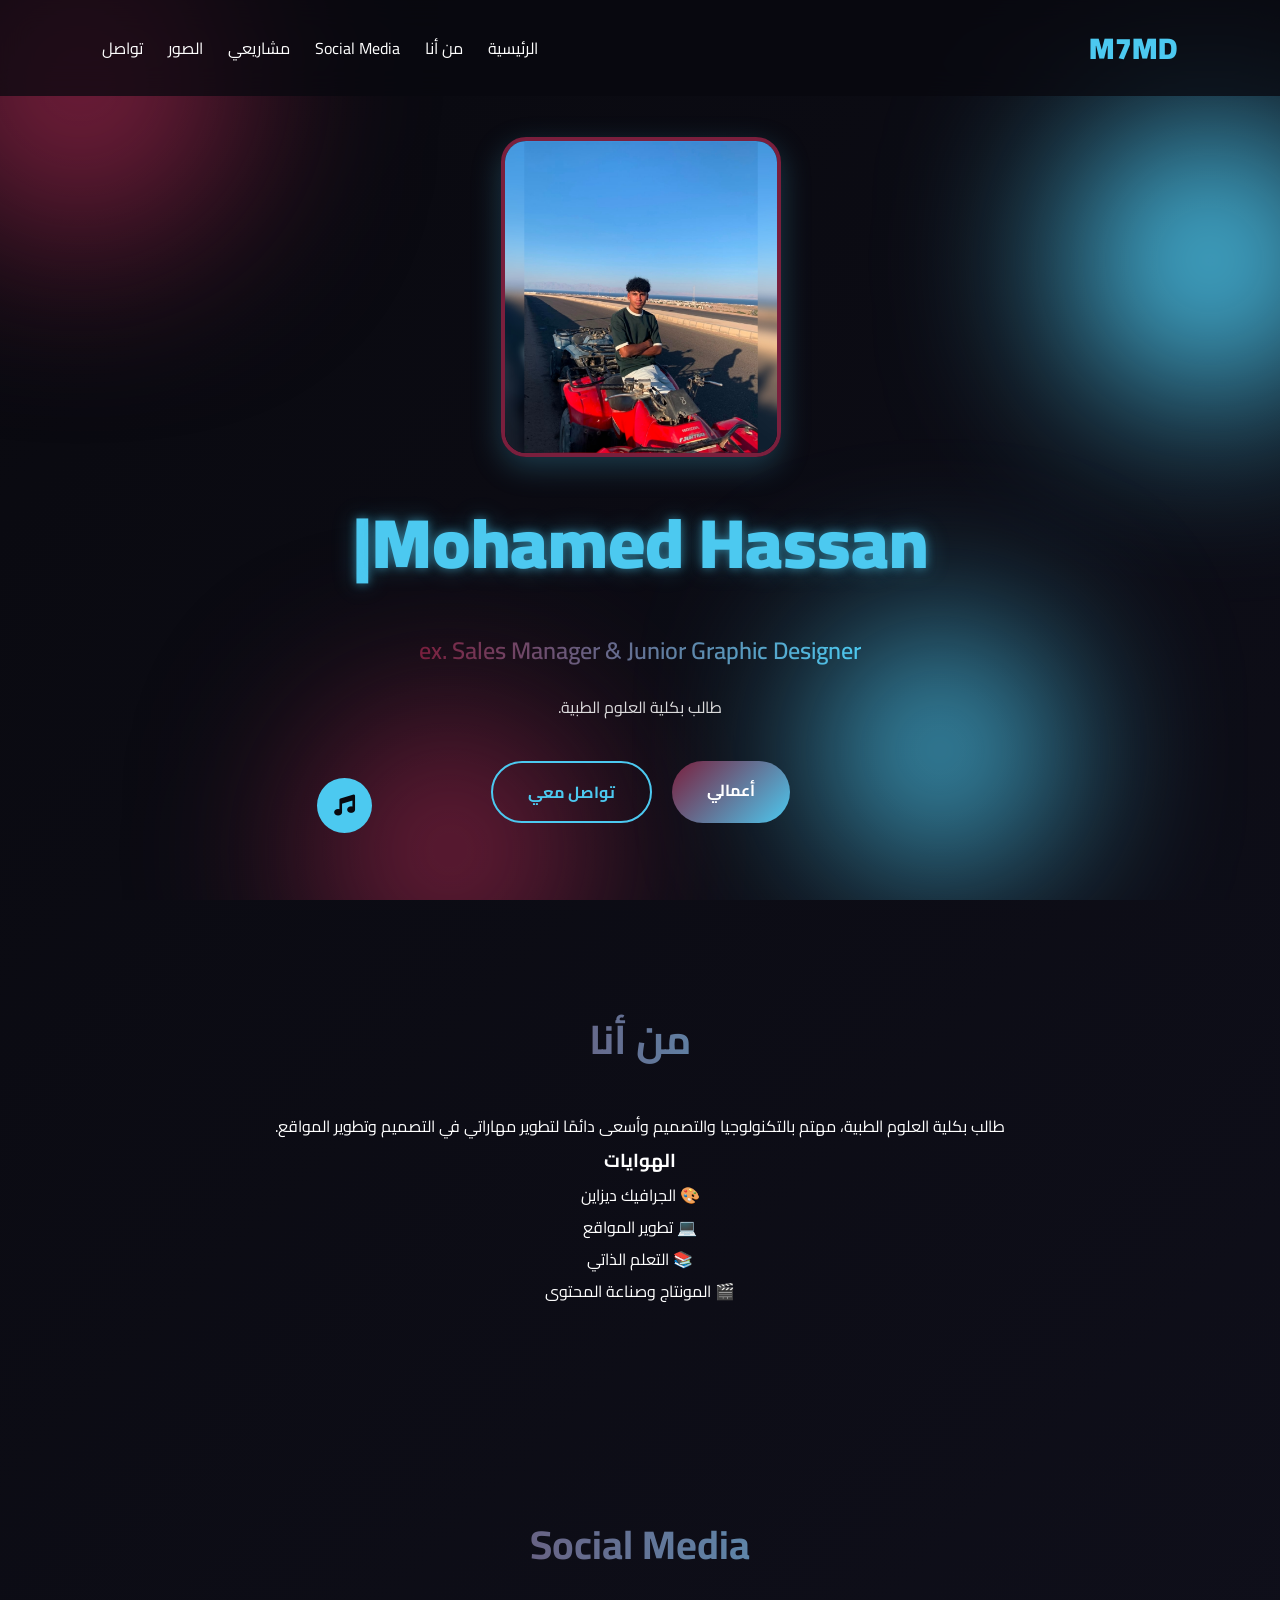
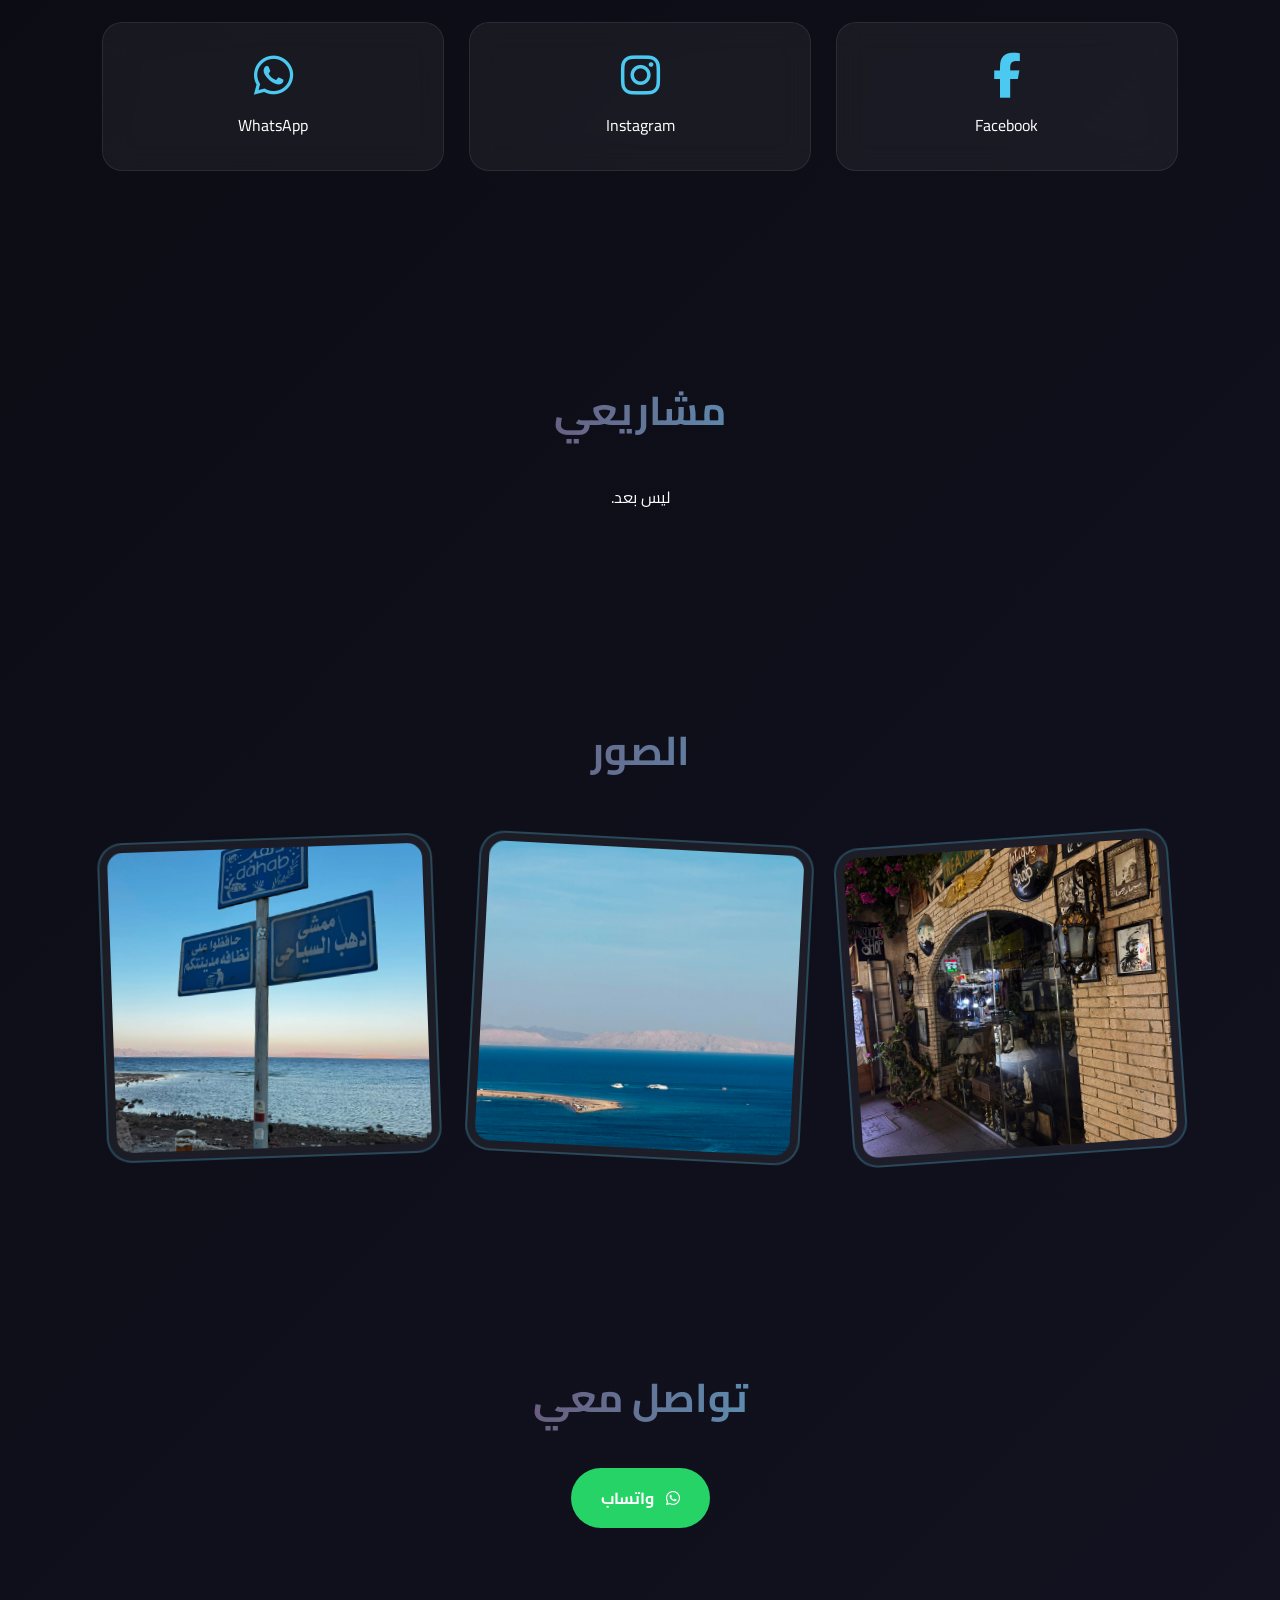
==== commit 724df99d: "Update index.html" ====
--- a/index.html
+++ b/index.html
@@ -467,11 +467,62 @@
 
 <section id="gallery">
 
+<h2>الصور</h2>
+
+<div class="gallery">
+
+<img src="images/image1.jpg" alt="Image 1" onclick="openImage(this)">
+
+<img src="images/image2.jpg" alt="Image 2" onclick="openImage(this)">
+
+<img src="images/image3.jpg" alt="Image 3" onclick="openImage(this)">
+
+</div>
+
+</section>
+
+
+<div class="image-viewer" id="imageViewer" onclick="closeImage()">
+
+    <img id="bigImage" alt="Big Image" onclick="event.stopPropagation()">
+
+</div>
+
+
+</section>
+
+
+
+
+
+
+
+
+
+<!-- ================= Image Viewer ================= -->
+
+
+
+<div class="image-viewer" onclick="closeImage()">
+
+
+
+<img id="bigImage" alt="Large Image">
+
+
+
+</div>   
+
+   <!-- ================= Contact ================= -->
+
+
+<section id="contact">
+
 
 
 <h2>
 
-الصور
+تواصل معي
 
 </h2>
 
@@ -479,19 +530,204 @@
 
 
 
-<div class="gallery">
-
-
-
-
-
-<img
-
-src="images/image1.jpg"
-
-alt="Gallery Image 1"
-
-onclick="openImage(this)"
+<div class="contact-whatsapp">
+
+
+
+<a
+
+href="https://wa.me/201554093227"
+
+target="_blank"
+
+rel="noopener">
+
+
+
+<i class="fab fa-whatsapp"></i>
+
+
+
+<span>
+
+واتساب
+
+</span>
+
+
+
+</a>
+
+
+
+</div>
+
+
+
+
+</section>
+
+
+
+
+
+
+
+
+
+<!-- ================= Music Widget ================= -->
+
+
+
+<div class="music-widget">
+
+
+
+
+
+<audio
+
+id="bgMusic"
+
+src="music/song.mp3"
+
+preload="auto">
+
+</audio>
+
+
+
+
+
+
+
+<button
+
+class="music-toggle"
+
+onclick="toggleMusicWidget()"
+
+aria-label="Music Button">
+
+
+<i class="fas fa-music"></i>
+
+
+</button>
+
+
+
+
+
+
+
+
+
+<div class="music-player">
+
+
+
+
+
+<div class="music-info">
+
+
+
+
+
+<div class="music-icon">
+
+
+<i class="fas fa-music"></i>
+
+
+</div>
+
+
+
+
+
+
+<div class="music-details">
+
+
+
+<span class="music-title">
+
+My Song
+
+</span>
+
+
+
+
+
+<span
+
+class="music-status"
+
+id="musicStatus">
+
+متوقف
+
+</span>
+
+
+
+</div>
+
+
+
+
+
+</div>
+
+
+
+
+
+
+
+
+
+<div class="music-controls">
+
+
+
+
+
+<button
+
+id="musicPlay"
+
+onclick="toggleMusic()">
+
+
+
+<i class="fas fa-play"></i>
+
+
+
+</button>
+
+
+
+
+
+
+
+
+<input
+
+type="range"
+
+id="musicProgress"
+
+min="0"
+
+max="100"
+
+value="0"
 
 >
 
@@ -500,286 +736,6 @@
 
 
 
-<img
-
-src="images/image2.jpg"
-
-alt="Gallery Image 2"
-
-onclick="openImage(this)"
-
->
-
-
-
-
-
-
-<img
-
-src="images/image3.jpg"
-
-alt="Gallery Image 3"
-
-onclick="openImage(this)"
-
->
-
-
-
-
-
-</div>
-
-
-
-</section>
-
-
-
-
-
-
-
-
-
-<!-- ================= Image Viewer ================= -->
-
-
-
-<div class="image-viewer" onclick="closeImage()">
-
-
-
-<img id="bigImage" alt="Large Image">
-
-
-
-</div>   
-
-   <!-- ================= Contact ================= -->
-
-
-<section id="contact">
-
-
-
-<h2>
-
-تواصل معي
-
-</h2>
-
-
-
-
-
-<div class="contact-whatsapp">
-
-
-
-<a
-
-href="https://wa.me/201554093227"
-
-target="_blank"
-
-rel="noopener">
-
-
-
-<i class="fab fa-whatsapp"></i>
-
-
-
-<span>
-
-واتساب
-
-</span>
-
-
-
-</a>
-
-
-
-</div>
-
-
-
-
-</section>
-
-
-
-
-
-
-
-
-
-<!-- ================= Music Widget ================= -->
-
-
-
-<div class="music-widget">
-
-
-
-
-
-<audio
-
-id="bgMusic"
-
-src="music/song.mp3"
-
-preload="auto">
-
-</audio>
-
-
-
-
-
-
-
-<button
-
-class="music-toggle"
-
-onclick="toggleMusicWidget()"
-
-aria-label="Music Button">
-
-
-<i class="fas fa-music"></i>
-
-
-</button>
-
-
-
-
-
-
-
-
-
-<div class="music-player">
-
-
-
-
-
-<div class="music-info">
-
-
-
-
-
-<div class="music-icon">
-
-
-<i class="fas fa-music"></i>
-
-
-</div>
-
-
-
-
-
-
-<div class="music-details">
-
-
-
-<span class="music-title">
-
-My Song
-
-</span>
-
-
-
-
-
-<span
-
-class="music-status"
-
-id="musicStatus">
-
-متوقف
-
-</span>
-
-
-
-</div>
-
-
-
-
-
-</div>
-
-
-
-
-
-
-
-
-
-<div class="music-controls">
-
-
-
-
-
-<button
-
-id="musicPlay"
-
-onclick="toggleMusic()">
-
-
-
-<i class="fas fa-play"></i>
-
-
-
-</button>
-
-
-
-
-
-
-
-
-<input
-
-type="range"
-
-id="musicProgress"
-
-min="0"
-
-max="100"
-
-value="0"
-
->
-
-
-
-
-
-
 </div>
 
 
